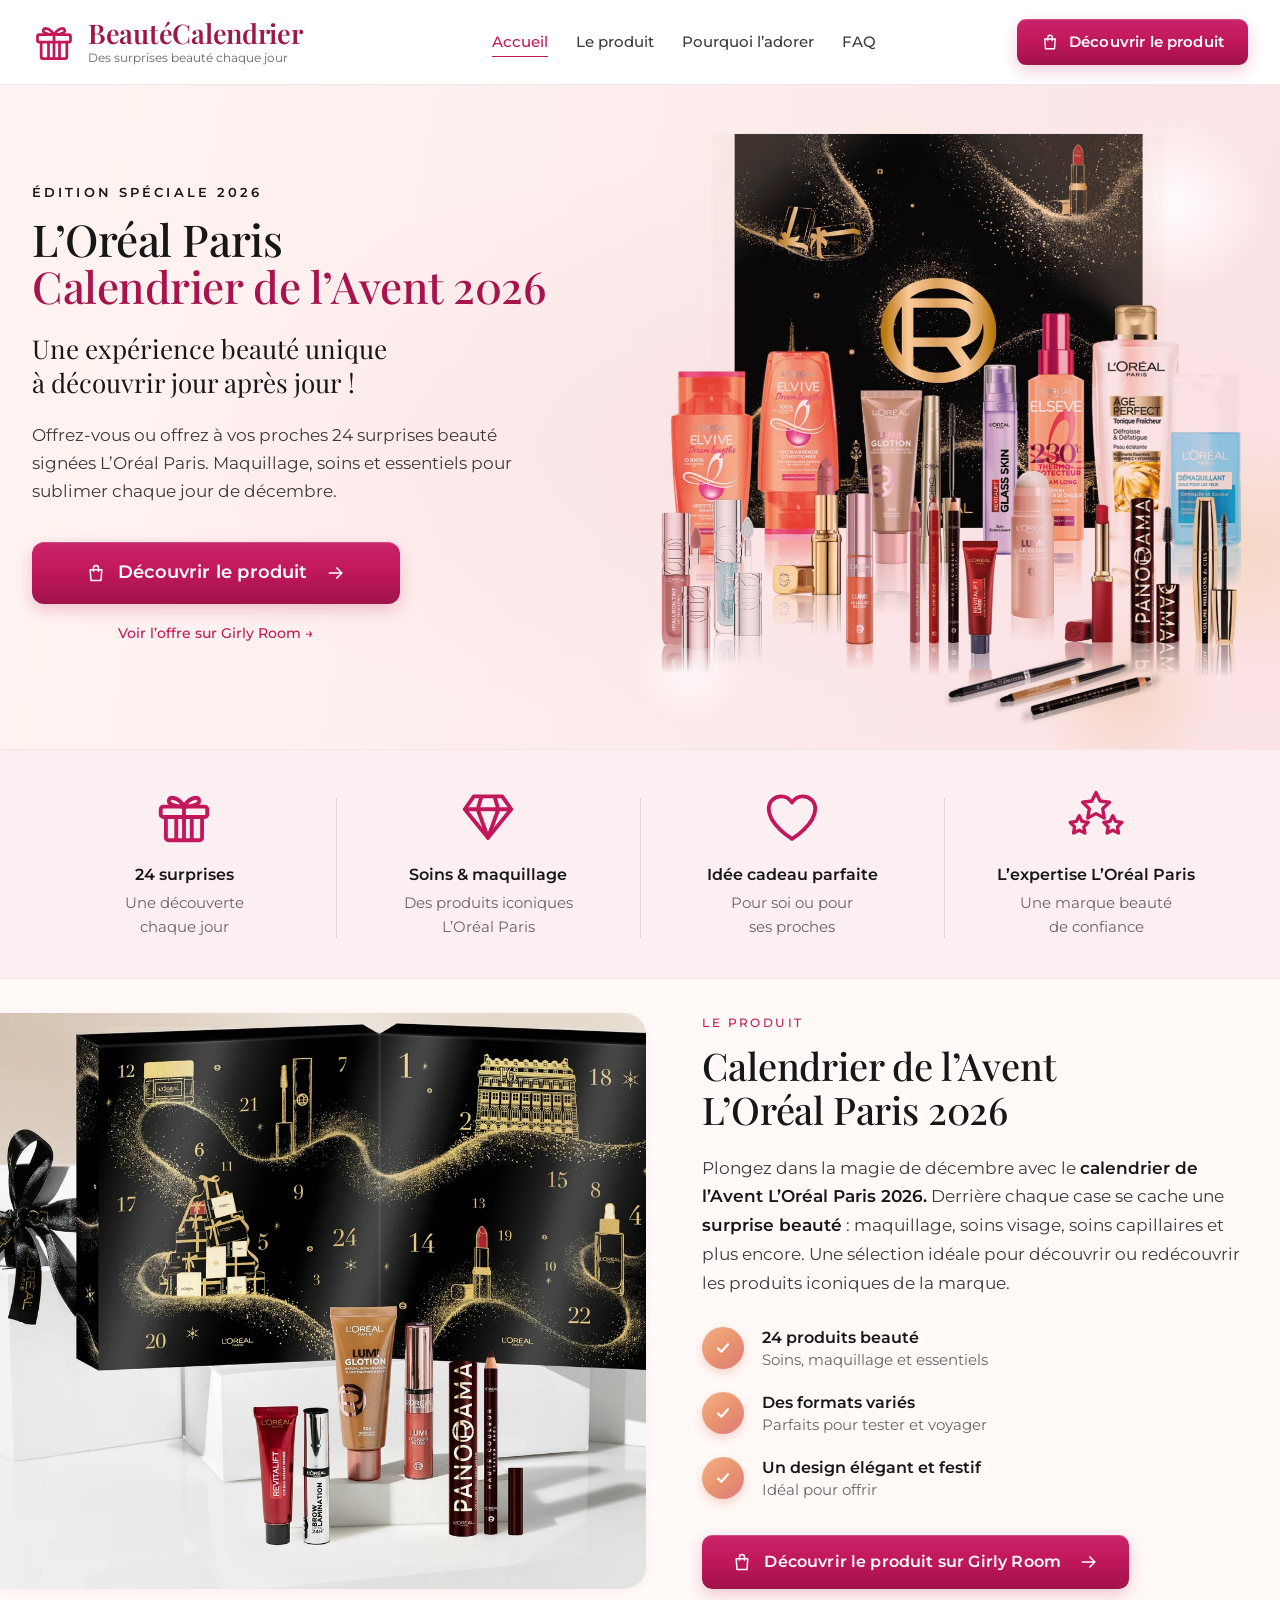
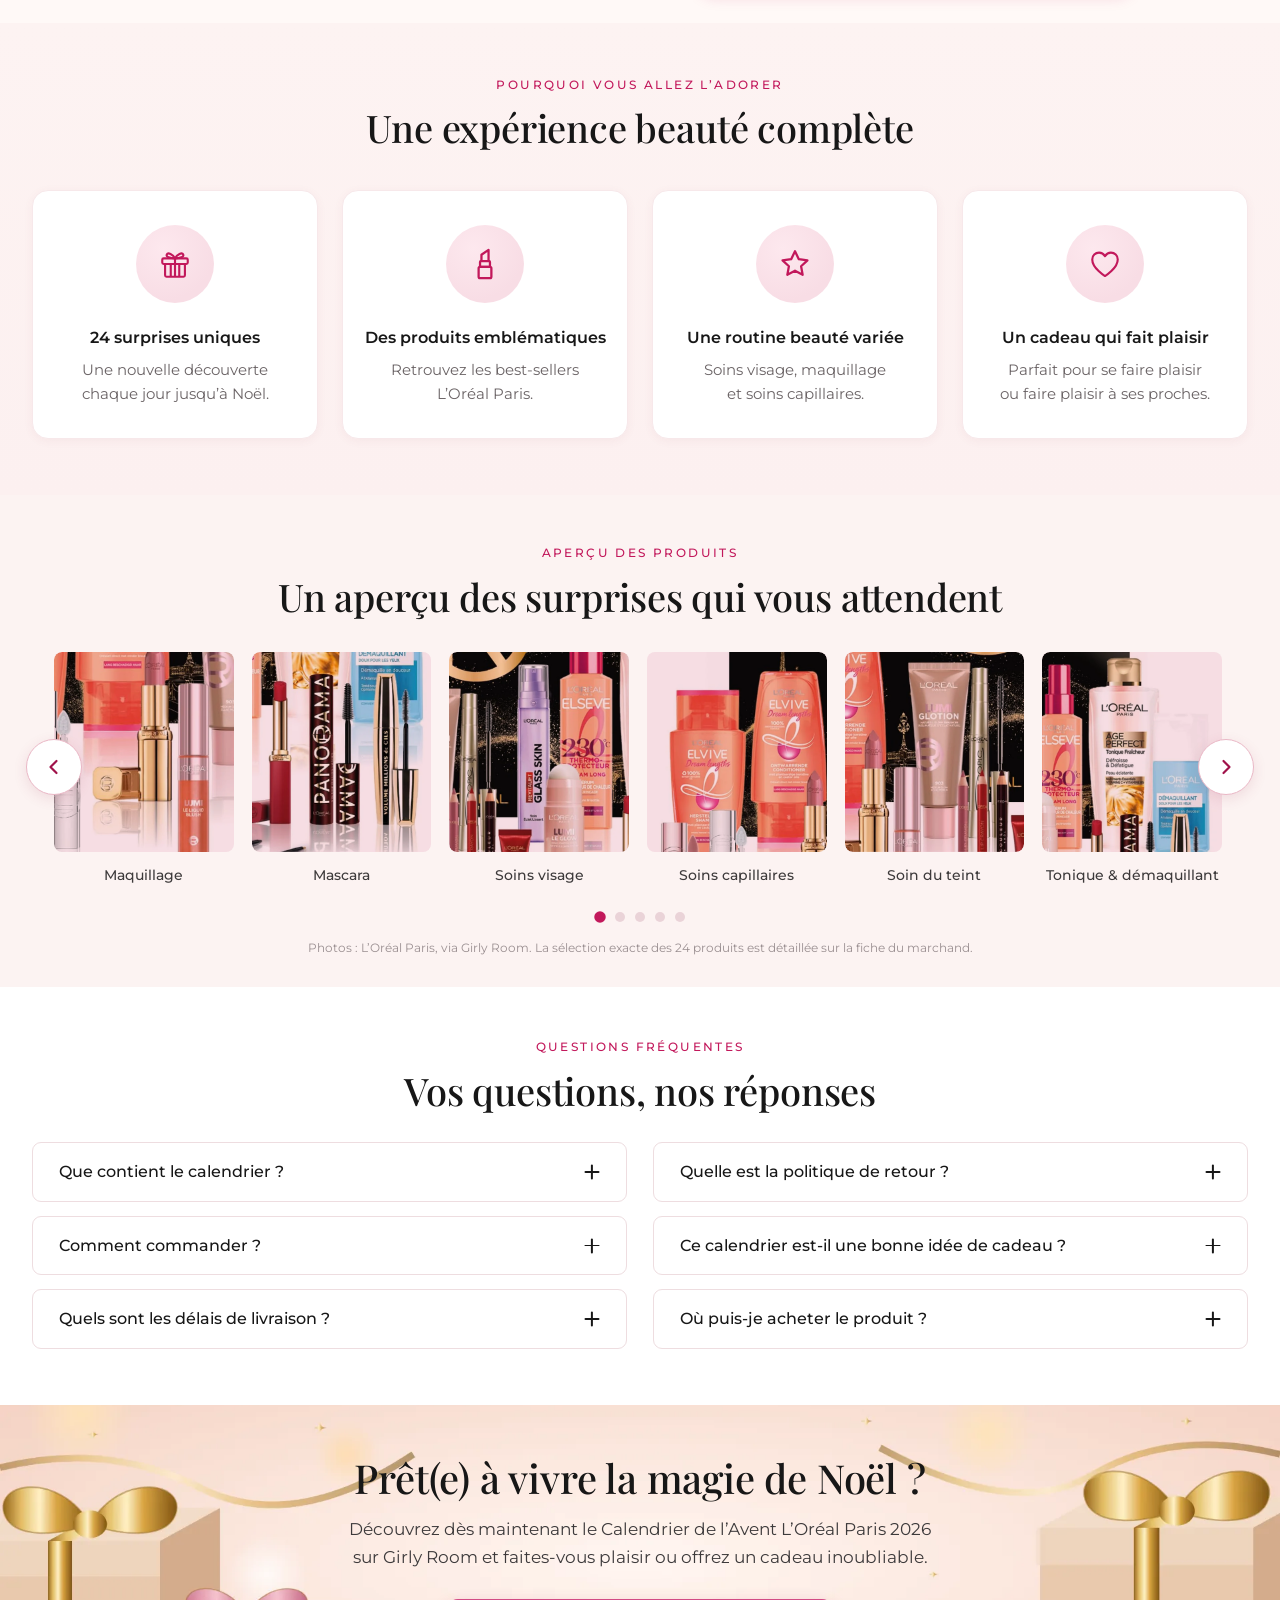
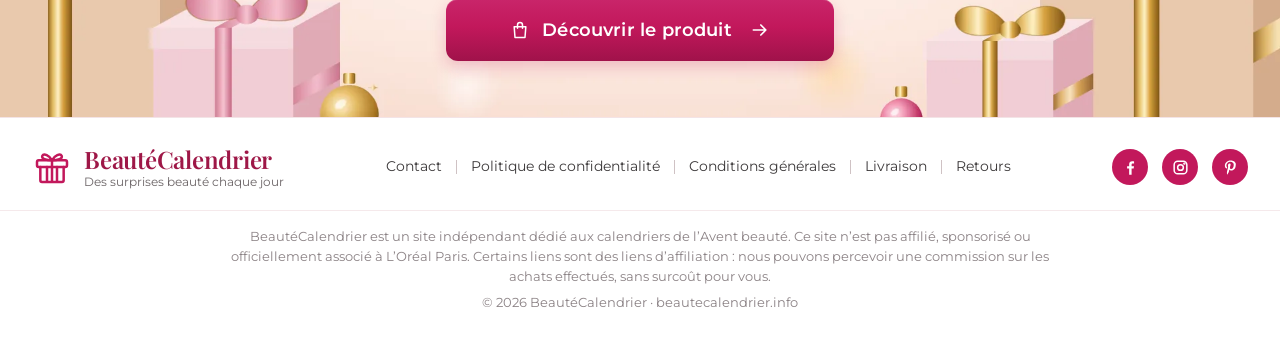
==== index.html @ ed3033f9 "Launch BeautéCalendrier landing page Static landing page for the L'Oréal Paris 2026 advent calendar " ====
<!doctype html>
<html lang="fr">
<head>
  <meta charset="utf-8">
  <meta name="viewport" content="width=device-width, initial-scale=1">
  <title>Calendrier de l’Avent L’Oréal Paris 2026 | BeautéCalendrier</title>
  <meta name="description" content="Découvrez le Calendrier de l’Avent L’Oréal Paris 2026 et ses surprises beauté : maquillage, soins visage et soins capillaires.">
  <link rel="canonical" href="https://beautecalendrier.info/">
  <meta name="theme-color" content="#C2185B">

  <meta property="og:type" content="website">
  <meta property="og:locale" content="fr_FR">
  <meta property="og:site_name" content="BeautéCalendrier">
  <meta property="og:url" content="https://beautecalendrier.info/">
  <meta property="og:title" content="Calendrier de l’Avent L’Oréal Paris 2026 | BeautéCalendrier">
  <meta property="og:description" content="24 surprises beauté à découvrir jour après jour : maquillage, soins visage et soins capillaires.">
  <meta property="og:image" content="https://beautecalendrier.info/images/og-image.jpg">
  <meta property="og:image:width" content="1200">
  <meta property="og:image:height" content="630">
  <meta property="og:image:alt" content="Calendrier de l’Avent L’Oréal Paris 2026 noir et or entouré de ses produits de maquillage et de soin">
  <meta name="twitter:card" content="summary_large_image">

  <link rel="icon" href="assets/favicon.svg" type="image/svg+xml">
  <link rel="preconnect" href="https://fonts.googleapis.com">
  <link rel="preconnect" href="https://fonts.gstatic.com" crossorigin>
  <link href="https://fonts.googleapis.com/css2?family=Montserrat:wght@400;500;600;700&family=Playfair+Display:wght@400;500;600;700&display=swap" rel="stylesheet">
  <link rel="preload" as="image" href="images/hero-calendar.webp" type="image/webp">
  <link rel="stylesheet" href="style.css">
  <script>document.documentElement.classList.add("js");</script>

  <script type="application/ld+json">
  {
    "@context": "https://schema.org",
    "@graph": [
      {
        "@type": "WebSite",
        "name": "BeautéCalendrier",
        "url": "https://beautecalendrier.info/",
        "inLanguage": "fr-FR",
        "description": "Site indépendant dédié aux calendriers de l’Avent beauté."
      },
      {
        "@type": "FAQPage",
        "mainEntity": [
          {"@type": "Question", "name": "Que contient le calendrier ?", "acceptedAnswer": {"@type": "Answer", "text": "Le calendrier de l’Avent L’Oréal Paris 2026 réunit 24 surprises beauté : maquillage, soins visage, soins capillaires et essentiels, en formats classiques et formats voyage. La liste détaillée est indiquée sur la fiche produit du marchand."}},
          {"@type": "Question", "name": "Quelle est la politique de retour ?", "acceptedAnswer": {"@type": "Answer", "text": "Les commandes sont traitées par le marchand partenaire. Ce sont donc ses conditions de retour et de remboursement qui s’appliquent ; elles sont consultables sur son site avant la validation de votre commande."}},
          {"@type": "Question", "name": "Comment commander ?", "acceptedAnswer": {"@type": "Answer", "text": "Cliquez sur l’un des boutons « Découvrir le produit » : vous êtes redirigé vers la fiche du calendrier chez Girly Room, où vous pouvez l’ajouter au panier et finaliser votre commande en toute sécurité."}},
          {"@type": "Question", "name": "Ce calendrier est-il une bonne idée de cadeau ?", "acceptedAnswer": {"@type": "Answer", "text": "Oui : son coffret festif et ses 24 surprises variées en font un cadeau apprécié des amatrices et amateurs de beauté, à offrir avant le 1er décembre pour profiter de chaque jour de l’Avent."}},
          {"@type": "Question", "name": "Quels sont les délais de livraison ?", "acceptedAnswer": {"@type": "Answer", "text": "Les délais dépendent du marchand et du mode de livraison choisi ; ils sont affichés au moment de la commande. Pour recevoir le calendrier avant le 1er décembre, nous vous conseillons de commander dès que possible."}},
          {"@type": "Question", "name": "Où puis-je acheter le produit ?", "acceptedAnswer": {"@type": "Answer", "text": "Le calendrier est disponible chez notre marchand partenaire Girly Room, accessible directement depuis les boutons de cette page."}}
        ]
      }
    ]
  }
  </script>
</head>
<body>
  <!-- Icon sprite -->
  <svg width="0" height="0" style="position:absolute" aria-hidden="true" focusable="false">
    <symbol id="i-gift" viewBox="0 0 24 24" fill="none" stroke="currentColor" stroke-width="1.5" stroke-linecap="round" stroke-linejoin="round"><rect x="3" y="8" width="18" height="4" rx="1"/><path d="M5 12v8a1 1 0 0 0 1 1h12a1 1 0 0 0 1-1v-8M12 8v13M9 21V12M15 21V12"/><path d="M12 8C10.5 5 7 3.6 6.2 5.3 5.4 7 8.5 8 12 8ZM12 8c1.5-3 5-4.4 5.8-2.7C18.6 7 15.5 8 12 8Z"/></symbol>
    <symbol id="i-diamond" viewBox="0 0 24 24" fill="none" stroke="currentColor" stroke-width="1.5" stroke-linejoin="round"><path d="M6.5 4h11L21 9l-9 11L3 9z"/><path d="M3 9h18M9.5 4 8 9l4 11 4-11-1.5-5"/></symbol>
    <symbol id="i-heart" viewBox="0 0 24 24" fill="none" stroke="currentColor" stroke-width="1.5" stroke-linejoin="round"><path d="M12 20.5S3 15 3 8.8C3 6 5.2 4 7.8 4c1.8 0 3.3 1 4.2 2.4C12.9 5 14.4 4 16.2 4 18.8 4 21 6 21 8.8c0 6.2-9 11.7-9 11.7z"/></symbol>
    <symbol id="i-stars" viewBox="0 0 24 24" fill="none" stroke="currentColor" stroke-width="1.3" stroke-linejoin="round"><path d="m12 2.5 1.6 3.3 3.6.5-2.6 2.5.6 3.6L12 10.7l-3.2 1.7.6-3.6-2.6-2.5 3.6-.5z"/><path d="m5.5 11.5 1.1 2.2 2.4.4-1.7 1.7.4 2.4-2.2-1.1-2.2 1.1.4-2.4L2 14.1l2.4-.4zM18.5 11.5l1.1 2.2 2.4.4-1.7 1.7.4 2.4-2.2-1.1-2.2 1.1.4-2.4-1.7-1.7 2.4-.4z"/></symbol>
    <symbol id="i-star" viewBox="0 0 24 24" fill="none" stroke="currentColor" stroke-width="1.6" stroke-linejoin="round"><path d="m12 3 2.7 5.6 6.1.8-4.5 4.2 1.1 6L12 16.7l-5.4 2.9 1.1-6-4.5-4.2 6.1-.8z"/></symbol>
    <symbol id="i-lipstick" viewBox="0 0 24 24" fill="none" stroke="currentColor" stroke-width="1.6" stroke-linejoin="round"><path d="M9.5 10V5.5L14.5 2v8"/><rect x="8.5" y="10" width="7" height="4" rx=".5"/><rect x="7.5" y="14" width="9" height="8" rx="1"/></symbol>
    <symbol id="i-bag" viewBox="0 0 24 24" fill="none" stroke="currentColor" stroke-width="1.8" stroke-linejoin="round" stroke-linecap="round"><path d="M5 8h14l-1 13H6z"/><path d="M9 10V6a3 3 0 0 1 6 0v4"/></symbol>
    <symbol id="i-arrow" viewBox="0 0 24 24" fill="none" stroke="currentColor" stroke-width="2" stroke-linecap="round" stroke-linejoin="round"><path d="M4 12h15M13 6l6 6-6 6"/></symbol>
    <symbol id="i-check" viewBox="0 0 24 24" fill="none" stroke="currentColor" stroke-width="2.6" stroke-linecap="round" stroke-linejoin="round"><path d="m6 12.5 4 4 8-9"/></symbol>
    <symbol id="i-chev-left" viewBox="0 0 24 24" fill="none" stroke="currentColor" stroke-width="2.2" stroke-linecap="round" stroke-linejoin="round"><path d="m14.5 6-6 6 6 6"/></symbol>
    <symbol id="i-chev-right" viewBox="0 0 24 24" fill="none" stroke="currentColor" stroke-width="2.2" stroke-linecap="round" stroke-linejoin="round"><path d="m9.5 6 6 6-6 6"/></symbol>
    <symbol id="i-facebook" viewBox="0 0 24 24"><path fill="currentColor" d="M13.4 21v-7.6h2.6l.4-3h-3V8.5c0-.9.3-1.5 1.5-1.5h1.6V4.3c-.3 0-1.2-.1-2.3-.1-2.3 0-3.9 1.4-3.9 4v2.2H7.7v3h2.6V21z"/></symbol>
    <symbol id="i-instagram" viewBox="0 0 24 24" fill="none" stroke="currentColor" stroke-width="1.9"><rect x="4" y="4" width="16" height="16" rx="4.5"/><circle cx="12" cy="12" r="3.6"/><circle cx="16.9" cy="7.1" r=".6" fill="currentColor"/></symbol>
    <symbol id="i-pinterest" viewBox="0 0 24 24"><path fill="currentColor" d="M12.3 3C7.4 3 4.9 6.5 4.9 9.4c0 1.8.7 3.3 2.1 3.9.2.1.5 0 .5-.3l.2-.8c.1-.3 0-.4-.2-.7-.4-.5-.7-1.1-.7-2 0-2.6 1.9-4.9 5-4.9 2.8 0 4.3 1.7 4.3 3.9 0 2.9-1.3 5.4-3.2 5.4-1.1 0-1.8-.9-1.6-2 .3-1.3.9-2.7.9-3.6 0-.8-.5-1.5-1.4-1.5-1.1 0-2 1.1-2 2.7 0 1 .3 1.6.3 1.6l-1.4 5.7c-.4 1.7-.1 3.7 0 3.9 0 .1.2.2.3.1.1-.2 1.4-1.8 1.9-3.4l.7-2.8c.4.7 1.4 1.3 2.5 1.3 3.3 0 5.5-3 5.5-7C19.6 6 16.6 3 12.3 3z"/></symbol>
  </svg>

  <a class="skip-link" href="#contenu">Aller au contenu</a>

  <header class="site-header">
    <div class="container header-inner">
      <a class="logo" href="#accueil" aria-label="BeautéCalendrier, retour à l’accueil">
        <svg class="logo-icon" aria-hidden="true"><use href="#i-gift"/></svg>
        <span class="logo-text">
          <span class="logo-name">BeautéCalendrier</span>
          <span class="logo-tag">Des surprises beauté chaque jour</span>
        </span>
      </a>

      <button class="nav-toggle" type="button" aria-expanded="false" aria-controls="site-nav" aria-label="Ouvrir le menu">
        <span></span><span></span><span></span>
      </button>

      <nav class="site-nav" id="site-nav" aria-label="Navigation principale">
        <ul>
          <li><a href="#accueil">Accueil</a></li>
          <li><a href="#produit">Le produit</a></li>
          <li><a href="#pourquoi">Pourquoi l’adorer</a></li>
          <li><a href="#faq">FAQ</a></li>
        </ul>
        <a class="btn btn-primary btn-sm" data-cta href="https://girly-room.com/products/l-oreal-paris-calendrier-avent-2026" target="_blank" rel="sponsored noopener">
          <svg class="btn-icon" aria-hidden="true"><use href="#i-bag"/></svg>Découvrir le produit
        </a>
      </nav>
    </div>
  </header>

  <main id="contenu">
    <!-- HERO -->
    <section class="hero" id="accueil" aria-labelledby="hero-title">
      <div class="container hero-inner">
        <div class="hero-content">
          <p class="eyebrow eyebrow-dark">Édition spéciale 2026</p>
          <h1 id="hero-title">
            <span class="h1-brand">L’Oréal Paris</span>
            <span class="h1-accent">Calendrier de l’Avent 2026</span>
          </h1>
          <p class="hero-sub">Une expérience beauté unique<br> à découvrir jour après jour&nbsp;!</p>
          <p class="hero-text">Offrez-vous ou offrez à vos proches 24 surprises beauté signées L’Oréal Paris. Maquillage, soins et essentiels pour sublimer chaque jour de décembre.</p>
          <div class="hero-actions">
            <a class="btn btn-primary btn-lg" data-cta href="https://girly-room.com/products/l-oreal-paris-calendrier-avent-2026" target="_blank" rel="sponsored noopener">
              <svg class="btn-icon" aria-hidden="true"><use href="#i-bag"/></svg>Découvrir le produit
              <svg class="btn-arrow" aria-hidden="true"><use href="#i-arrow"/></svg>
            </a>
            <a class="text-link" data-cta href="https://girly-room.com/products/l-oreal-paris-calendrier-avent-2026" target="_blank" rel="sponsored noopener">Voir l’offre sur <span data-merchant>Girly Room</span> <span aria-hidden="true">→</span></a>
          </div>
        </div>
        <div class="hero-media">
          <img src="images/hero-calendar.webp" width="1208" height="1200" fetchpriority="high"
               alt="Calendrier de l’Avent L’Oréal Paris 2026 noir et or entouré de ses produits : soins capillaires Elvive et Elseve, sérum Glass Skin, tonique Age Perfect, rouges à lèvres, mascaras et crayons">
        </div>
      </div>
    </section>

    <!-- BENEFITS -->
    <section class="benefits" aria-label="Les points forts du calendrier">
      <div class="container">
        <ul class="benefits-list">
          <li class="benefit">
            <svg class="benefit-icon" aria-hidden="true"><use href="#i-gift"/></svg>
            <p class="benefit-title">24 surprises</p>
            <p>Une découverte<br> chaque jour</p>
          </li>
          <li class="benefit">
            <svg class="benefit-icon" aria-hidden="true"><use href="#i-diamond"/></svg>
            <p class="benefit-title">Soins &amp; maquillage</p>
            <p>Des produits iconiques<br> L’Oréal Paris</p>
          </li>
          <li class="benefit">
            <svg class="benefit-icon" aria-hidden="true"><use href="#i-heart"/></svg>
            <p class="benefit-title">Idée cadeau parfaite</p>
            <p>Pour soi ou pour<br> ses proches</p>
          </li>
          <li class="benefit">
            <svg class="benefit-icon" aria-hidden="true"><use href="#i-stars"/></svg>
            <p class="benefit-title">L’expertise L’Oréal Paris</p>
            <p>Une marque beauté<br> de confiance</p>
          </li>
        </ul>
      </div>
    </section>

    <!-- PRODUCT -->
    <section class="product" id="produit" aria-labelledby="product-title">
      <div class="product-grid">
        <figure class="product-media reveal">
          <img src="images/product-calendar.webp" width="1100" height="980" loading="lazy" decoding="async"
               alt="Calendrier de l’Avent L’Oréal Paris 2026 ouvert, avec ses cases numérotées et une sélection de produits de maquillage et de soin devant le coffret">
        </figure>
        <div class="product-content reveal">
          <p class="eyebrow">Le produit</p>
          <h2 id="product-title">Calendrier de l’Avent<br> L’Oréal Paris 2026</h2>
          <p class="product-text">Plongez dans la magie de décembre avec le <strong>calendrier de l’Avent L’Oréal Paris 2026.</strong> Derrière chaque case se cache une <strong>surprise beauté</strong> : maquillage, soins visage, soins capillaires et plus encore. Une sélection idéale pour découvrir ou redécouvrir les produits iconiques de la marque.</p>
          <ul class="checks">
            <li><span class="check" aria-hidden="true"><svg><use href="#i-check"/></svg></span><span><strong>24 produits beauté</strong>Soins, maquillage et essentiels</span></li>
            <li><span class="check" aria-hidden="true"><svg><use href="#i-check"/></svg></span><span><strong>Des formats variés</strong>Parfaits pour tester et voyager</span></li>
            <li><span class="check" aria-hidden="true"><svg><use href="#i-check"/></svg></span><span><strong>Un design élégant et festif</strong>Idéal pour offrir</span></li>
          </ul>
          <a class="btn btn-primary" data-cta href="https://girly-room.com/products/l-oreal-paris-calendrier-avent-2026" target="_blank" rel="sponsored noopener">
            <svg class="btn-icon" aria-hidden="true"><use href="#i-bag"/></svg><span>Découvrir le produit sur <span data-merchant>Girly Room</span></span>
            <svg class="btn-arrow" aria-hidden="true"><use href="#i-arrow"/></svg>
          </a>
        </div>
      </div>
    </section>

    <!-- WHY -->
    <section class="why" id="pourquoi" aria-labelledby="why-title">
      <div class="container">
        <header class="section-head reveal">
          <p class="eyebrow">Pourquoi vous allez l’adorer</p>
          <h2 id="why-title">Une expérience beauté complète</h2>
        </header>
        <ul class="why-grid">
          <li class="why-card reveal">
            <span class="why-icon" aria-hidden="true"><svg><use href="#i-gift"/></svg></span>
            <h3>24 surprises uniques</h3>
            <p>Une nouvelle découverte<br> chaque jour jusqu’à Noël.</p>
          </li>
          <li class="why-card reveal">
            <span class="why-icon" aria-hidden="true"><svg><use href="#i-lipstick"/></svg></span>
            <h3>Des produits emblématiques</h3>
            <p>Retrouvez les best-sellers<br> L’Oréal Paris.</p>
          </li>
          <li class="why-card reveal">
            <span class="why-icon" aria-hidden="true"><svg><use href="#i-star"/></svg></span>
            <h3>Une routine beauté variée</h3>
            <p>Soins visage, maquillage<br> et soins capillaires.</p>
          </li>
          <li class="why-card reveal">
            <span class="why-icon" aria-hidden="true"><svg><use href="#i-heart"/></svg></span>
            <h3>Un cadeau qui fait plaisir</h3>
            <p>Parfait pour se faire plaisir<br> ou faire plaisir à ses proches.</p>
          </li>
        </ul>
      </div>
    </section>

    <!-- PREVIEW CAROUSEL -->
    <section class="preview" id="apercu" aria-labelledby="preview-title">
      <div class="container">
        <header class="section-head reveal">
          <p class="eyebrow">Aperçu des produits</p>
          <h2 id="preview-title">Un aperçu des surprises qui vous attendent</h2>
        </header>
        <div class="carousel" data-carousel>
          <button class="carousel-btn prev" type="button" aria-label="Produits précédents"><svg aria-hidden="true"><use href="#i-chev-left"/></svg></button>
          <ul class="carousel-track" tabindex="0" aria-label="Aperçu des produits, faites défiler horizontalement">
            <li class="carousel-card"><figure><div class="card-img"><img src="images/photo-lipstick.webp" width="540" height="600" loading="lazy" alt="Rouge à lèvres Color Riche dans son étui doré"></div><figcaption>Maquillage</figcaption></figure></li>
            <li class="carousel-card"><figure><div class="card-img"><img src="images/photo-mascara.webp" width="540" height="600" loading="lazy" alt="Mascaras Panorama et Volume Millions de Cils"></div><figcaption>Mascara</figcaption></figure></li>
            <li class="carousel-card"><figure><div class="card-img"><img src="images/photo-serum.webp" width="540" height="600" loading="lazy" alt="Sérum Revitalift Glass Skin"></div><figcaption>Soins visage</figcaption></figure></li>
            <li class="carousel-card"><figure><div class="card-img"><img src="images/photo-haircare.webp" width="540" height="600" loading="lazy" alt="Shampooing et après-shampooing Elvive Dream Long"></div><figcaption>Soins capillaires</figcaption></figure></li>
            <li class="carousel-card"><figure><div class="card-img"><img src="images/photo-glotion.webp" width="540" height="600" loading="lazy" alt="Enlumineur Lumi Glotion"></div><figcaption>Soin du teint</figcaption></figure></li>
            <li class="carousel-card"><figure><div class="card-img"><img src="images/photo-tonic.webp" width="540" height="600" loading="lazy" alt="Tonique Age Perfect et démaquillant yeux"></div><figcaption>Tonique &amp; démaquillant</figcaption></figure></li>
            <li class="carousel-card"><figure><div class="card-img"><img src="images/photo-revitalift.webp" width="540" height="600" loading="lazy" alt="Crème Revitalift Laser"></div><figcaption>Soin anti-âge</figcaption></figure></li>
            <li class="carousel-card"><figure><div class="card-img"><img src="images/photo-lips.webp" width="540" height="600" loading="lazy" alt="Teintes à lèvres Hyaluron Tint et gloss Plump"></div><figcaption>Lèvres</figcaption></figure></li>
            <li class="carousel-card"><figure><div class="card-img"><img src="images/photo-panorama.webp" width="540" height="600" loading="lazy" alt="Main tenant le mascara Panorama devant des coffrets cadeaux"></div><figcaption>Les incontournables</figcaption></figure></li>
            <li class="carousel-card"><figure><div class="card-img"><img src="images/photo-doors.webp" width="540" height="600" loading="lazy" alt="Main ouvrant les cases numérotées du calendrier de l’Avent"></div><figcaption>24 cases à ouvrir</figcaption></figure></li>
          </ul>
          <button class="carousel-btn next" type="button" aria-label="Produits suivants"><svg aria-hidden="true"><use href="#i-chev-right"/></svg></button>
          <div class="carousel-dots" role="group" aria-label="Pagination du carrousel"></div>
        </div>
        <p class="preview-note">Photos : L’Oréal Paris, via <span data-merchant>Girly Room</span>. La sélection exacte des 24 produits est détaillée sur la fiche du marchand.</p>
      </div>
    </section>

    <!-- FAQ -->
    <section class="faq" id="faq" aria-labelledby="faq-title">
      <div class="container">
        <header class="section-head reveal">
          <p class="eyebrow">Questions fréquentes</p>
          <h2 id="faq-title">Vos questions, nos réponses</h2>
        </header>
        <div class="faq-grid" data-accordion>
          <div class="faq-col">
            <div class="faq-item">
              <h3><button type="button" class="faq-q" aria-expanded="false" aria-controls="faq-1" id="faq-1-btn">Que contient le calendrier ?<span class="faq-plus" aria-hidden="true"></span></button></h3>
              <div class="faq-a" id="faq-1" role="region" aria-labelledby="faq-1-btn"><div><p>Le calendrier de l’Avent L’Oréal Paris 2026 réunit 24 surprises beauté : maquillage, soins visage, soins capillaires et essentiels, en formats classiques et formats voyage. La liste détaillée est indiquée sur la fiche produit du marchand.</p></div></div>
            </div>
            <div class="faq-item">
              <h3><button type="button" class="faq-q" aria-expanded="false" aria-controls="faq-3" id="faq-3-btn">Comment commander ?<span class="faq-plus" aria-hidden="true"></span></button></h3>
              <div class="faq-a" id="faq-3" role="region" aria-labelledby="faq-3-btn"><div><p>Cliquez sur l’un des boutons « Découvrir le produit » : vous êtes redirigé vers la fiche du calendrier chez <span data-merchant>Girly Room</span>, où vous pouvez l’ajouter au panier et finaliser votre commande en toute sécurité.</p></div></div>
            </div>
            <div class="faq-item">
              <h3><button type="button" class="faq-q" aria-expanded="false" aria-controls="faq-5" id="faq-5-btn">Quels sont les délais de livraison ?<span class="faq-plus" aria-hidden="true"></span></button></h3>
              <div class="faq-a" id="faq-5" role="region" aria-labelledby="faq-5-btn"><div><p>Les délais dépendent du marchand et du mode de livraison choisi ; ils sont affichés au moment de la commande. Pour recevoir le calendrier avant le 1<sup>er</sup> décembre, nous vous conseillons de commander dès que possible.</p></div></div>
            </div>
          </div>
          <div class="faq-col">
            <div class="faq-item">
              <h3><button type="button" class="faq-q" aria-expanded="false" aria-controls="faq-2" id="faq-2-btn">Quelle est la politique de retour ?<span class="faq-plus" aria-hidden="true"></span></button></h3>
              <div class="faq-a" id="faq-2" role="region" aria-labelledby="faq-2-btn"><div><p>Les commandes sont traitées par le marchand partenaire. Ce sont donc ses conditions de retour et de remboursement qui s’appliquent ; elles sont consultables sur son site avant la validation de votre commande. <a href="retours.html">En savoir plus</a>.</p></div></div>
            </div>
            <div class="faq-item">
              <h3><button type="button" class="faq-q" aria-expanded="false" aria-controls="faq-4" id="faq-4-btn">Ce calendrier est-il une bonne idée de cadeau ?<span class="faq-plus" aria-hidden="true"></span></button></h3>
              <div class="faq-a" id="faq-4" role="region" aria-labelledby="faq-4-btn"><div><p>Oui : son coffret festif et ses 24 surprises variées en font un cadeau apprécié des amatrices et amateurs de beauté, à offrir avant le 1<sup>er</sup> décembre pour profiter de chaque jour de l’Avent.</p></div></div>
            </div>
            <div class="faq-item">
              <h3><button type="button" class="faq-q" aria-expanded="false" aria-controls="faq-6" id="faq-6-btn">Où puis-je acheter le produit ?<span class="faq-plus" aria-hidden="true"></span></button></h3>
              <div class="faq-a" id="faq-6" role="region" aria-labelledby="faq-6-btn"><div><p>Le calendrier est disponible chez notre marchand partenaire <a data-cta href="https://girly-room.com/products/l-oreal-paris-calendrier-avent-2026" target="_blank" rel="sponsored noopener"><span data-merchant>Girly Room</span></a>, accessible directement depuis les boutons de cette page.</p></div></div>
            </div>
          </div>
        </div>
      </div>
    </section>

    <!-- FINAL CTA -->
    <section class="cta-banner" aria-labelledby="cta-title">
      <div class="container cta-inner reveal">
        <h2 id="cta-title">Prêt(e) à vivre la magie de Noël ?</h2>
        <p>Découvrez dès maintenant le Calendrier de l’Avent L’Oréal Paris 2026<br> sur <span data-merchant>Girly Room</span> et faites-vous plaisir ou offrez un cadeau inoubliable.</p>
        <a class="btn btn-primary btn-lg" data-cta href="https://girly-room.com/products/l-oreal-paris-calendrier-avent-2026" target="_blank" rel="sponsored noopener">
          <svg class="btn-icon" aria-hidden="true"><use href="#i-bag"/></svg>Découvrir le produit
          <svg class="btn-arrow" aria-hidden="true"><use href="#i-arrow"/></svg>
        </a>
      </div>
    </section>
  </main>

  <footer class="site-footer">
    <div class="container footer-inner">
      <a class="logo logo-footer" href="#accueil" aria-label="BeautéCalendrier, retour en haut de page">
        <svg class="logo-icon" aria-hidden="true"><use href="#i-gift"/></svg>
        <span class="logo-text">
          <span class="logo-name">BeautéCalendrier</span>
          <span class="logo-tag">Des surprises beauté chaque jour</span>
        </span>
      </a>
      <nav class="footer-nav" aria-label="Liens utiles">
        <ul>
          <li><a href="contact.html">Contact</a></li>
          <li><a href="confidentialite.html">Politique de confidentialité</a></li>
          <li><a href="conditions.html">Conditions générales</a></li>
          <li><a href="livraison.html">Livraison</a></li>
          <li><a href="retours.html">Retours</a></li>
        </ul>
      </nav>
      <ul class="socials" aria-label="Réseaux sociaux">
        <li><a data-social="facebook" href="https://www.facebook.com/" target="_blank" rel="noopener" aria-label="Facebook"><svg aria-hidden="true"><use href="#i-facebook"/></svg></a></li>
        <li><a data-social="instagram" href="https://www.instagram.com/" target="_blank" rel="noopener" aria-label="Instagram"><svg aria-hidden="true"><use href="#i-instagram"/></svg></a></li>
        <li><a data-social="pinterest" href="https://www.pinterest.fr/" target="_blank" rel="noopener" aria-label="Pinterest"><svg aria-hidden="true"><use href="#i-pinterest"/></svg></a></li>
      </ul>
    </div>
    <div class="container footer-legal">
      <p>BeautéCalendrier est un site indépendant dédié aux calendriers de l’Avent beauté. Ce site n’est pas affilié, sponsorisé ou officiellement associé à L’Oréal Paris. Certains liens sont des liens d’affiliation : nous pouvons percevoir une commission sur les achats effectués, sans surcoût pour vous.</p>
      <p>© <span data-year>2026</span> BeautéCalendrier · beautecalendrier.info</p>
    </div>
  </footer>

  <script src="script.js" defer></script>
</body>
</html>
---- style.css ----
/* =========================================================
   BeautéCalendrier — landing page styles
   ========================================================= */
:root {
  --pink: #C2185B;
  --pink-dark: #A0124A;
  --pink-soft: #F8DDE5;
  --pink-pale: #FCEFF1;
  --ink: #171717;
  --ink-2: #3d3a3b;
  --muted: #6b6466;
  --bg: #FFF9F7;
  --gold: #D9A441;
  --line: #EEDDE0;
  --white: #fff;

  --serif: "Playfair Display", Georgia, "Times New Roman", serif;
  --sans: "Montserrat", "Segoe UI", Arial, sans-serif;

  --container: 1240px;
  --gutter: 32px;
  --radius: 16px;
  --shadow-sm: 0 2px 10px rgba(150, 60, 80, .06);
  --shadow-md: 0 10px 30px rgba(150, 50, 80, .10);
  --ease: cubic-bezier(.22, .61, .36, 1);
}

*, *::before, *::after { box-sizing: border-box; }
html { scroll-behavior: smooth; scroll-padding-top: 84px; -webkit-text-size-adjust: 100%; }
body {
  margin: 0;
  font-family: var(--sans);
  font-size: 16px;
  line-height: 1.6;
  color: var(--ink);
  background: var(--bg);
  -webkit-font-smoothing: antialiased;
  overflow-x: hidden;
}
img { max-width: 100%; height: auto; display: block; }
a { color: inherit; }
ul { list-style: none; margin: 0; padding: 0; }
h1, h2, h3, p, figure { margin: 0; }
button { font: inherit; color: inherit; }
:focus-visible { outline: 2px solid var(--pink); outline-offset: 3px; border-radius: 4px; }

.container { width: 100%; max-width: calc(var(--container) + var(--gutter) * 2); margin: 0 auto; padding: 0 var(--gutter); }

.skip-link { position: absolute; left: 16px; top: -60px; z-index: 200; padding: 10px 16px; background: var(--pink); color: #fff; border-radius: 8px; text-decoration: none; transition: top .2s; }
.skip-link:focus { top: 12px; }

/* ---------- typography helpers ---------- */
.eyebrow {
  font-size: 12px;
  font-weight: 500;
  letter-spacing: .2em;
  text-transform: uppercase;
  color: var(--pink);
  margin-bottom: 12px;
}
.eyebrow-dark { color: var(--ink); font-weight: 600; letter-spacing: .24em; font-size: 13px; }
h2 { font-family: var(--serif); font-weight: 500; font-size: 42px; line-height: 1.15; letter-spacing: -.005em; color: var(--ink); }
.section-head { text-align: center; margin-bottom: 40px; }

/* ---------- buttons ---------- */
.btn {
  display: inline-flex; align-items: center; justify-content: center; gap: 12px;
  padding: 0 30px; height: 54px;
  border-radius: 10px; border: 0;
  font-family: var(--sans); font-weight: 600; font-size: 16px; letter-spacing: .01em;
  text-decoration: none; cursor: pointer; white-space: nowrap;
  transition: transform .25s var(--ease), box-shadow .25s var(--ease), background-color .25s;
}
.btn-primary {
  color: #fff;
  background: linear-gradient(180deg, #C9256A 0%, var(--pink) 45%, var(--pink-dark) 100%);
  box-shadow: 0 6px 16px rgba(194, 24, 91, .22), inset 0 1px 0 rgba(255, 255, 255, .18);
}
.btn-primary:hover { transform: translateY(-2px) scale(1.015); box-shadow: 0 12px 26px rgba(194, 24, 91, .32), inset 0 1px 0 rgba(255, 255, 255, .18); }
.btn-primary:active { transform: translateY(0) scale(.99); }
.btn-icon { width: 20px; height: 20px; flex: none; }
.btn-arrow { width: 20px; height: 20px; flex: none; margin-left: 6px; transition: transform .25s var(--ease); }
.btn:hover .btn-arrow { transform: translateX(4px); }
.btn-sm { height: 46px; padding: 0 24px; font-size: 15px; border-radius: 9px; gap: 10px; }
.btn-sm .btn-icon { width: 18px; height: 18px; }
.btn-lg { height: 62px; padding: 0 56px; font-size: 18px; border-radius: 12px; }

.text-link { font-size: 14px; font-weight: 500; color: var(--pink); text-decoration: none; }
.text-link:hover { text-decoration: underline; text-underline-offset: 3px; }

/* =========================================================
   HEADER
   ========================================================= */
.site-header {
  position: sticky; top: 0; z-index: 100;
  background: rgba(255, 255, 255, .97);
  backdrop-filter: saturate(1.4) blur(8px);
  border-bottom: 1px solid rgba(238, 221, 224, .7);
  transition: box-shadow .3s;
}
.site-header.is-scrolled { box-shadow: 0 6px 24px rgba(120, 40, 60, .07); }
.header-inner { display: flex; align-items: center; height: 84px; gap: 24px; }

.logo { display: inline-flex; align-items: center; gap: 12px; text-decoration: none; flex: none; }
.logo-icon { width: 44px; height: 44px; color: var(--pink); }
.logo-text { display: flex; flex-direction: column; line-height: 1.1; }
.logo-name { font-family: var(--serif); font-weight: 600; font-size: 27px; color: #9E1747; letter-spacing: -.01em; }
.logo-tag { font-size: 11.5px; color: var(--muted); margin-top: 3px; }

.site-nav { flex: 1; display: flex; align-items: center; }
.site-nav ul { display: flex; gap: 36px; margin: 0 auto; padding-left: 40px; }
.site-nav ul a { position: relative; font-size: 15px; font-weight: 500; text-decoration: none; color: var(--ink-2); padding: 6px 0; transition: color .2s; }
.site-nav ul a::after { content: ""; position: absolute; left: 0; right: 0; bottom: 0; height: 1.5px; background: var(--pink); transform: scaleX(0); transition: transform .25s var(--ease); }
.site-nav ul a:hover, .site-nav ul a.is-active { color: var(--pink); }
.site-nav ul a:hover::after, .site-nav ul a.is-active::after { transform: scaleX(1); }

.nav-toggle { display: none; }

/* =========================================================
   HERO
   ========================================================= */
.hero {
  position: relative;
  isolation: isolate;
  overflow: hidden;
  background:
    radial-gradient(circle at 92% 18%, rgba(255, 255, 255, .85) 0, rgba(255, 255, 255, 0) 7%),
    radial-gradient(circle at 70% 12%, rgba(255, 236, 214, .9) 0, rgba(255, 236, 214, 0) 5%),
    radial-gradient(ellipse at 75% 55%, #fbe1e4 0%, rgba(251, 225, 228, 0) 60%),
    linear-gradient(100deg, #fff4f1 0%, #fdeeee 40%, #fbe2e5 100%);
}
.hero::after { /* soft warm bokeh on the right */
  content: ""; position: absolute; inset: 0; z-index: -1; pointer-events: none;
  background:
    radial-gradient(circle at 98% 70%, rgba(236, 196, 140, .35) 0, transparent 9%),
    radial-gradient(circle at 54% 88%, rgba(255, 255, 255, .7) 0, transparent 6%),
    radial-gradient(circle at 88% 92%, rgba(232, 178, 120, .3) 0, transparent 7%);
}
.hero-inner {
  position: relative;
  display: grid; grid-template-columns: minmax(0, 47%) minmax(0, 53%);
  align-items: center;
  min-height: 600px;
}
.hero-content { padding: 56px 0 64px; max-width: 620px; }
.hero h1 { font-family: var(--serif); font-weight: 500; font-size: 48px; line-height: 1.08; letter-spacing: -.01em; margin: 6px 0 22px; }
.h1-brand { display: block; color: var(--ink); }
.h1-accent { display: block; color: #A8134D; }
@media (min-width: 1101px) { .h1-accent { white-space: nowrap; } }
.hero-sub { font-family: var(--serif); font-size: 29px; line-height: 1.3; color: var(--ink); margin-bottom: 22px; }
.hero-text { font-size: 16.5px; line-height: 1.7; color: var(--ink-2); max-width: 520px; margin-bottom: 36px; }
.hero-actions { display: inline-flex; flex-direction: column; align-items: center; gap: 18px; }
.hero-actions .btn-lg { padding: 0 54px; }

.hero-media { position: relative; align-self: center; padding: 24px 0; }
.hero-media img { width: 100%; max-width: 620px; margin: 0 0 0 auto; }

/* load animation */
.js .hero-content > * { opacity: 0; transform: translateY(16px); animation: rise .8s var(--ease) forwards; }
.js .hero-content > :nth-child(2) { animation-delay: .08s; }
.js .hero-content > :nth-child(3) { animation-delay: .16s; }
.js .hero-content > :nth-child(4) { animation-delay: .24s; }
.js .hero-content > :nth-child(5) { animation-delay: .32s; }
.js .hero-media { opacity: 0; transform: translateY(20px); animation: rise 1s .15s var(--ease) forwards; }
@keyframes rise { to { opacity: 1; transform: none; } }

/* =========================================================
   BENEFITS STRIP
   ========================================================= */
.benefits { background: var(--pink-pale); border-top: 1px solid #f6e3e6; border-bottom: 1px solid #f6e3e6; }
.benefits-list { display: grid; grid-template-columns: repeat(4, 1fr); padding: 30px 0 34px; }
.benefit { text-align: center; padding: 6px 20px; position: relative; }
.benefit + .benefit::before { content: ""; position: absolute; left: 0; top: 18px; bottom: 6px; width: 1px; background: #ead2d7; }
.benefit-icon { width: 62px; height: 62px; color: var(--pink); margin: 0 auto 14px; display: block; }
.benefit-title { font-weight: 600; font-size: 16px; color: var(--ink); margin-bottom: 4px; }
.benefit p:not(.benefit-title) { font-size: 15px; color: var(--muted); line-height: 1.55; }

/* =========================================================
   PRODUCT
   ========================================================= */
.product { padding: 34px 0 34px; background: var(--bg); }
.product-grid {
  display: grid;
  grid-template-columns: minmax(0, 50.5%) minmax(0, 1fr);
  align-items: center;
  gap: 56px;
}
.product-media { overflow: hidden; border-radius: 0 22px 22px 0; box-shadow: var(--shadow-sm); }
.product-media img { width: 100%; aspect-ratio: 1100 / 980; object-fit: cover; transition: transform 1.2s var(--ease); }
.product-media:hover img { transform: scale(1.03); }
.product-content { padding-right: max(var(--gutter), calc((100vw - var(--container)) / 2)); max-width: 760px; }
.product-content h2 { margin-bottom: 22px; }
.product-text { font-size: 16.5px; line-height: 1.75; color: var(--ink-2); margin-bottom: 28px; }
.product-text strong { color: var(--ink); font-weight: 600; }

.checks { display: grid; gap: 20px; margin-bottom: 34px; }
.checks li { display: flex; align-items: center; gap: 18px; }
.checks strong { display: block; font-weight: 600; font-size: 16px; color: var(--ink); }
.checks li > span:last-child { font-size: 15px; color: var(--muted); line-height: 1.45; }
.check {
  flex: none; width: 42px; height: 42px; border-radius: 50%;
  display: grid; place-items: center;
  background: linear-gradient(140deg, #F4B184 0%, #E8916F 55%, #DD7A7E 100%);
  box-shadow: 0 4px 10px rgba(230, 130, 110, .3);
  color: #fff;
}
.check svg { width: 20px; height: 20px; }

/* =========================================================
   WHY
   ========================================================= */
.why { padding: 52px 0 56px; background: linear-gradient(180deg, #fdf3f2 0%, #fcf0f0 100%); }
.why-grid { display: grid; grid-template-columns: repeat(4, 1fr); gap: 24px; }
.why-card {
  background: var(--white);
  border-radius: var(--radius);
  padding: 34px 16px 32px;
  text-align: center;
  box-shadow: var(--shadow-sm);
  border: 1px solid #f7e8ea;
  transition: transform .3s var(--ease), box-shadow .3s var(--ease);
}
.why-card:hover { transform: translateY(-4px); box-shadow: var(--shadow-md); }
.why-icon { width: 78px; height: 78px; border-radius: 50%; margin: 0 auto 22px; display: grid; place-items: center; background: radial-gradient(circle at 35% 30%, #fde8ee, var(--pink-soft) 70%); color: var(--pink); }
.why-icon svg { width: 34px; height: 34px; }
.why-card h3 { font-family: var(--sans); font-size: 16px; font-weight: 600; margin-bottom: 8px; }
.why-card p { font-size: 15px; color: var(--muted); line-height: 1.6; }

/* =========================================================
   PREVIEW CAROUSEL
   ========================================================= */
.preview { padding: 48px 0 30px; background: #fcf3f2; }
.preview .section-head { margin-bottom: 30px; }
.carousel { position: relative; --visible: 6; --gap: 18px; padding: 0 22px; }
.carousel-track {
  display: flex; gap: var(--gap);
  overflow-x: auto; scroll-snap-type: x mandatory; scroll-behavior: smooth;
  scrollbar-width: none; -webkit-overflow-scrolling: touch;
  padding: 4px 2px 8px;
}
.carousel-track::-webkit-scrollbar { display: none; }
.carousel-card { flex: 0 0 calc((100% - (var(--visible) - 1) * var(--gap)) / var(--visible)); scroll-snap-align: start; }
.card-img { aspect-ratio: 9 / 10; border-radius: 8px; overflow: hidden; background: #f6dde3; display: grid; place-items: center; transition: box-shadow .3s; }
.card-img img { width: 100%; height: 100%; object-fit: cover; mix-blend-mode: multiply; transition: transform .6s var(--ease); }
.carousel-card:hover .card-img img { transform: scale(1.05); }
.carousel-card:hover .card-img { box-shadow: var(--shadow-md); }
.carousel-card figcaption { text-align: center; font-size: 14px; font-weight: 500; margin-top: 12px; color: var(--ink-2); }

.carousel-btn {
  position: absolute; top: calc(50% - 46px); z-index: 2;
  width: 56px; height: 56px; border-radius: 50%;
  display: grid; place-items: center;
  background: #fff; color: var(--pink-dark);
  border: 1.5px solid #e9b7c5; cursor: pointer;
  box-shadow: 0 4px 14px rgba(150, 50, 80, .12);
  transition: transform .2s var(--ease), background-color .2s, color .2s;
}
.carousel-btn svg { width: 24px; height: 24px; }
.carousel-btn:hover { background: var(--pink); color: #fff; border-color: var(--pink); transform: scale(1.06); }
.carousel-btn.prev { left: -6px; }
.carousel-btn.next { right: -6px; }
.carousel-dots { display: flex; justify-content: center; gap: 10px; margin-top: 18px; }
.carousel-dots button { width: 10px; height: 10px; border-radius: 50%; border: 0; padding: 0; background: #ead3d8; cursor: pointer; transition: background-color .2s, transform .2s; }
.carousel-dots button[aria-current="true"] { background: var(--pink); transform: scale(1.15); }
.preview-note { text-align: center; font-size: 12px; color: #9a8f91; margin-top: 16px; }

/* =========================================================
   FAQ
   ========================================================= */
.faq { padding: 50px 0 56px; background: #fff; }
.faq .section-head { margin-bottom: 30px; }
.faq-grid { display: grid; grid-template-columns: 1fr 1fr; gap: 0 26px; max-width: 1280px; margin: 0 auto; }
.faq-col { display: grid; gap: 14px; align-content: start; }
.faq-item { border: 1px solid var(--line); border-radius: 9px; background: #fff; transition: border-color .2s, box-shadow .2s; }
.faq-item.is-open { border-color: #e6bccb; box-shadow: var(--shadow-sm); }
.faq-item h3 { font: inherit; }
.faq-q {
  width: 100%; display: flex; align-items: center; justify-content: space-between; gap: 16px;
  padding: 16px 26px; min-height: 56px;
  background: none; border: 0; cursor: pointer; text-align: left;
  font-size: 16px; font-weight: 500; color: var(--ink);
}
.faq-q:hover { color: var(--pink); }
.faq-plus { position: relative; flex: none; width: 16px; height: 16px; }
.faq-plus::before, .faq-plus::after { content: ""; position: absolute; left: 50%; top: 50%; width: 15px; height: 1.8px; background: currentColor; border-radius: 2px; transform: translate(-50%, -50%); transition: transform .3s var(--ease); }
.faq-plus::after { transform: translate(-50%, -50%) rotate(90deg); }
.faq-item.is-open .faq-plus::after { transform: translate(-50%, -50%) rotate(0deg); }
.faq-item.is-open .faq-q { color: var(--pink); }
.faq-a { display: grid; grid-template-rows: 0fr; transition: grid-template-rows .35s var(--ease); }
.faq-a > div { overflow: hidden; }
.faq-a p { padding: 0 26px 20px; font-size: 15px; line-height: 1.7; color: var(--ink-2); }
.faq-a a { color: var(--pink); }
.faq-item.is-open .faq-a { grid-template-rows: 1fr; }
.no-js-open .faq-a, html:not(.js) .faq-a { grid-template-rows: 1fr; }

/* =========================================================
   FINAL CTA
   ========================================================= */
.cta-banner {
  position: relative;
  background: #f8e1d6 url("images/christmas-gifts.webp") center / cover no-repeat;
  padding: 50px 0 56px;
  text-align: center;
  overflow: hidden;
}
.cta-inner { position: relative; max-width: 860px; }
.cta-banner h2 { font-size: 40px; margin-bottom: 14px; }
.cta-banner p { font-size: 16.5px; line-height: 1.7; color: var(--ink-2); margin-bottom: 28px; }
.cta-banner .btn-lg { padding: 0 64px; }

/* =========================================================
   FOOTER
   ========================================================= */
.site-footer { background: #fff; border-top: 1px solid #f3e4e6; }
.footer-inner { display: flex; align-items: center; justify-content: space-between; gap: 24px; padding-top: 28px; padding-bottom: 22px; }
.logo-footer .logo-icon { width: 40px; height: 40px; }
.logo-footer .logo-name { font-size: 24px; }
.footer-nav ul { display: flex; flex-wrap: wrap; justify-content: center; }
.footer-nav li { display: flex; align-items: center; }
.footer-nav li + li::before { content: ""; width: 1px; height: 14px; background: #cfc2c4; margin: 0 14px; }
.footer-nav a { font-size: 13.5px; color: var(--ink-2); text-decoration: none; }
.footer-nav a:hover { color: var(--pink); text-decoration: underline; text-underline-offset: 3px; }
.socials { display: flex; gap: 14px; }
.socials a { width: 36px; height: 36px; border-radius: 50%; display: grid; place-items: center; background: var(--pink); color: #fff; transition: transform .2s var(--ease), background-color .2s; }
.socials a:hover { transform: translateY(-2px); background: var(--pink-dark); }
.socials svg { width: 19px; height: 19px; }
.footer-legal { padding-top: 16px; padding-bottom: 26px; border-top: 1px solid #f5e9eb; text-align: center; }
.footer-legal p { font-size: 12.5px; color: #8b8285; line-height: 1.6; max-width: 820px; margin: 0 auto; }
.footer-legal p + p { margin-top: 6px; }

/* ---------- scroll reveal ---------- */
.js .reveal { opacity: 0; transform: translateY(18px); transition: opacity .7s var(--ease), transform .7s var(--ease); }
.js .reveal.is-visible { opacity: 1; transform: none; }

/* =========================================================
   RESPONSIVE
   ========================================================= */
@media (max-width: 1280px) {
  .hero h1 { font-size: 44px; }
  .hero-sub { font-size: 26px; }
  .site-nav ul { gap: 28px; padding-left: 24px; }
  h2 { font-size: 38px; }
}

@media (max-width: 1100px) {
  :root { --gutter: 28px; }
  .logo-name { font-size: 24px; }
  .logo-icon { width: 38px; height: 38px; }
  .site-nav ul { gap: 22px; }
  .hero-inner { grid-template-columns: minmax(0, 46%) minmax(0, 54%); min-height: 520px; }
  .hero h1 { font-size: 40px; }
  .hero-sub { font-size: 23px; }
  .hero-text { font-size: 15.5px; }
  .btn-lg { height: 56px; padding: 0 36px; font-size: 16.5px; }
  .hero-actions .btn-lg { padding: 0 36px; }
  .product-grid { gap: 40px; }
  .why-grid { grid-template-columns: repeat(2, 1fr); }
  .carousel { --visible: 4; }
  h2 { font-size: 34px; }
}

@media (max-width: 1024px) {
  .carousel { --visible: 3; }
}

/* ----- mobile navigation (tablet & below) ----- */
@media (max-width: 960px) {
  .header-inner { height: 70px; }
  .nav-toggle {
    display: inline-flex; flex-direction: column; justify-content: center; gap: 5px;
    margin-left: auto; width: 46px; height: 46px; padding: 0 11px;
    border: 1px solid var(--line); border-radius: 10px; background: #fff; cursor: pointer;
  }
  .nav-toggle span { display: block; height: 2px; border-radius: 2px; background: var(--ink); transition: transform .3s var(--ease), opacity .2s; }
  .nav-toggle[aria-expanded="true"] span:nth-child(1) { transform: translateY(7px) rotate(45deg); }
  .nav-toggle[aria-expanded="true"] span:nth-child(2) { opacity: 0; }
  .nav-toggle[aria-expanded="true"] span:nth-child(3) { transform: translateY(-7px) rotate(-45deg); }

  .site-nav {
    position: absolute; left: 0; right: 0; top: 100%;
    flex-direction: column; align-items: stretch; gap: 18px;
    padding: 12px var(--gutter) 26px;
    background: #fff; border-bottom: 1px solid var(--line);
    box-shadow: 0 18px 30px rgba(120, 40, 60, .1);
    visibility: hidden; opacity: 0; transform: translateY(-8px);
    transition: opacity .25s var(--ease), transform .25s var(--ease), visibility 0s .25s;
  }
  .site-nav.is-open { visibility: visible; opacity: 1; transform: none; transition: opacity .25s var(--ease), transform .25s var(--ease); }
  .site-nav ul { flex-direction: column; gap: 0; padding: 0; margin: 0; }
  .site-nav ul a { display: block; padding: 14px 4px; font-size: 16px; border-bottom: 1px solid #f4e8ea; }
  .site-nav ul a::after { display: none; }
  .site-nav .btn { width: 100%; height: 52px; }
}

@media (max-width: 768px) {
  :root { --gutter: 24px; }
  h2 { font-size: 30px; }
  .section-head { margin-bottom: 28px; }

  .hero-inner { grid-template-columns: 1fr; min-height: 0; }
  .hero-content { padding: 40px 0 8px; max-width: none; text-align: left; }
  .hero h1 { font-size: 38px; margin-bottom: 16px; }
  .hero-sub { font-size: 22px; margin-bottom: 14px; }
  .hero-text { margin-bottom: 26px; }
  .hero-actions { display: flex; align-items: stretch; text-align: center; }
  .hero-media { padding: 8px 0 24px; }
  .hero-media img { margin: 0 auto; }

  .benefits-list { grid-template-columns: repeat(2, 1fr); padding: 18px 0; row-gap: 8px; }
  .benefit { padding: 18px 12px; }
  .benefit + .benefit::before { display: none; }
  .benefit:nth-child(even)::before { display: block; content: ""; position: absolute; left: 0; top: 22px; bottom: 14px; width: 1px; background: #ead2d7; }
  .benefit:nth-child(n+3) { border-top: 1px solid #ead2d7; }
  .benefit-icon { width: 50px; height: 50px; }

  .product { padding: 40px 0; }
  .product-grid { grid-template-columns: 1fr; gap: 30px; padding: 0 var(--gutter); }
  .product-media { border-radius: 18px; }
  .product-content { padding-right: 0; max-width: none; }
  .product-content .btn { width: 100%; white-space: normal; text-align: center; height: auto; min-height: 56px; padding: 12px 20px; }

  .why { padding: 48px 0; }
  .why-grid { grid-template-columns: 1fr; gap: 16px; }
  .why-card { display: grid; grid-template-columns: 64px 1fr; text-align: left; column-gap: 18px; padding: 22px; align-items: center; }
  .why-icon { width: 64px; height: 64px; margin: 0; grid-row: span 2; }
  .why-icon svg { width: 28px; height: 28px; }
  .why-card h3 { margin-bottom: 2px; }
  .why-card p br { display: none; }

  .preview { padding: 44px 0 28px; }
  .carousel { --visible: 2.4; --gap: 14px; padding: 0; margin-right: calc(-1 * var(--gutter)); }
  .carousel-track { padding-right: var(--gutter); scroll-padding-left: 0; }
  .carousel-btn { display: none; }
  .carousel-dots { margin-right: var(--gutter); }

  .faq { padding: 44px 0; }
  .faq-grid { grid-template-columns: 1fr; }
  .faq-col + .faq-col { margin-top: 12px; }
  .faq-q { padding: 15px 18px; font-size: 15.5px; }
  .faq-a p { padding: 0 18px 18px; }

  .cta-banner { padding: 52px 0 56px; background-position: 30% center; }
  .cta-banner::before { content: ""; position: absolute; inset: 0; background: rgba(255, 246, 241, .62); }
  .cta-banner h2 { font-size: 30px; }
  .cta-banner p br { display: none; }
  .cta-banner .btn-lg { width: 100%; padding: 0 20px; }

  .footer-inner { flex-direction: column; text-align: center; gap: 22px; padding-top: 32px; }
  .footer-nav li + li::before { margin: 0 10px; }
  .footer-nav ul { row-gap: 8px; }
}

@media (max-width: 480px) {
  :root { --gutter: 20px; }
  body { font-size: 15.5px; }
  .logo-name { font-size: 22px; }
  .logo-tag { font-size: 10.5px; }
  .logo-icon { width: 34px; height: 34px; }
  .hero h1 { font-size: 33px; }
  .hero-sub { font-size: 20px; }
  .hero-sub br { display: none; }
  .hero-text, .product-text, .cta-banner p { font-size: 15.5px; }
  .btn-lg { height: 56px; font-size: 16px; }
  .hero-actions .btn-lg { padding: 0 20px; }
  h2 { font-size: 28px; }
  .benefit-title { font-size: 14.5px; }
  .benefit p:not(.benefit-title) { font-size: 13.5px; }
  .benefit p br { display: none; }
  .checks li { gap: 14px; }
  .check { width: 36px; height: 36px; }
  .carousel { --visible: 1.35; }
  .footer-nav { font-size: 13px; }
}

@media (prefers-reduced-motion: reduce) {
  *, *::before, *::after { animation-duration: .01ms !important; animation-delay: 0s !important; transition-duration: .01ms !important; scroll-behavior: auto !important; }
  .js .reveal, .js .hero-content > *, .js .hero-media { opacity: 1; transform: none; }
}

/* =========================================================
   LEGAL / INFO PAGES
   ========================================================= */
.page-legal .header-inner { justify-content: space-between; }
.legal { max-width: 820px; padding-top: 56px; padding-bottom: 72px; }
.legal h1 { font-family: var(--serif); font-weight: 500; font-size: 44px; line-height: 1.15; margin-bottom: 28px; }
.legal h2 { font-size: 24px; margin: 32px 0 10px; }
.legal p { color: var(--ink-2); line-height: 1.75; margin-bottom: 14px; }
.legal a, .page-legal .footer-legal a { color: var(--pink); }
@media (max-width: 480px) {
  .legal h1 { font-size: 32px; }
  .legal-back { padding: 0 14px; font-size: 13px; }
  .page-legal .logo-tag { display: none; }
}
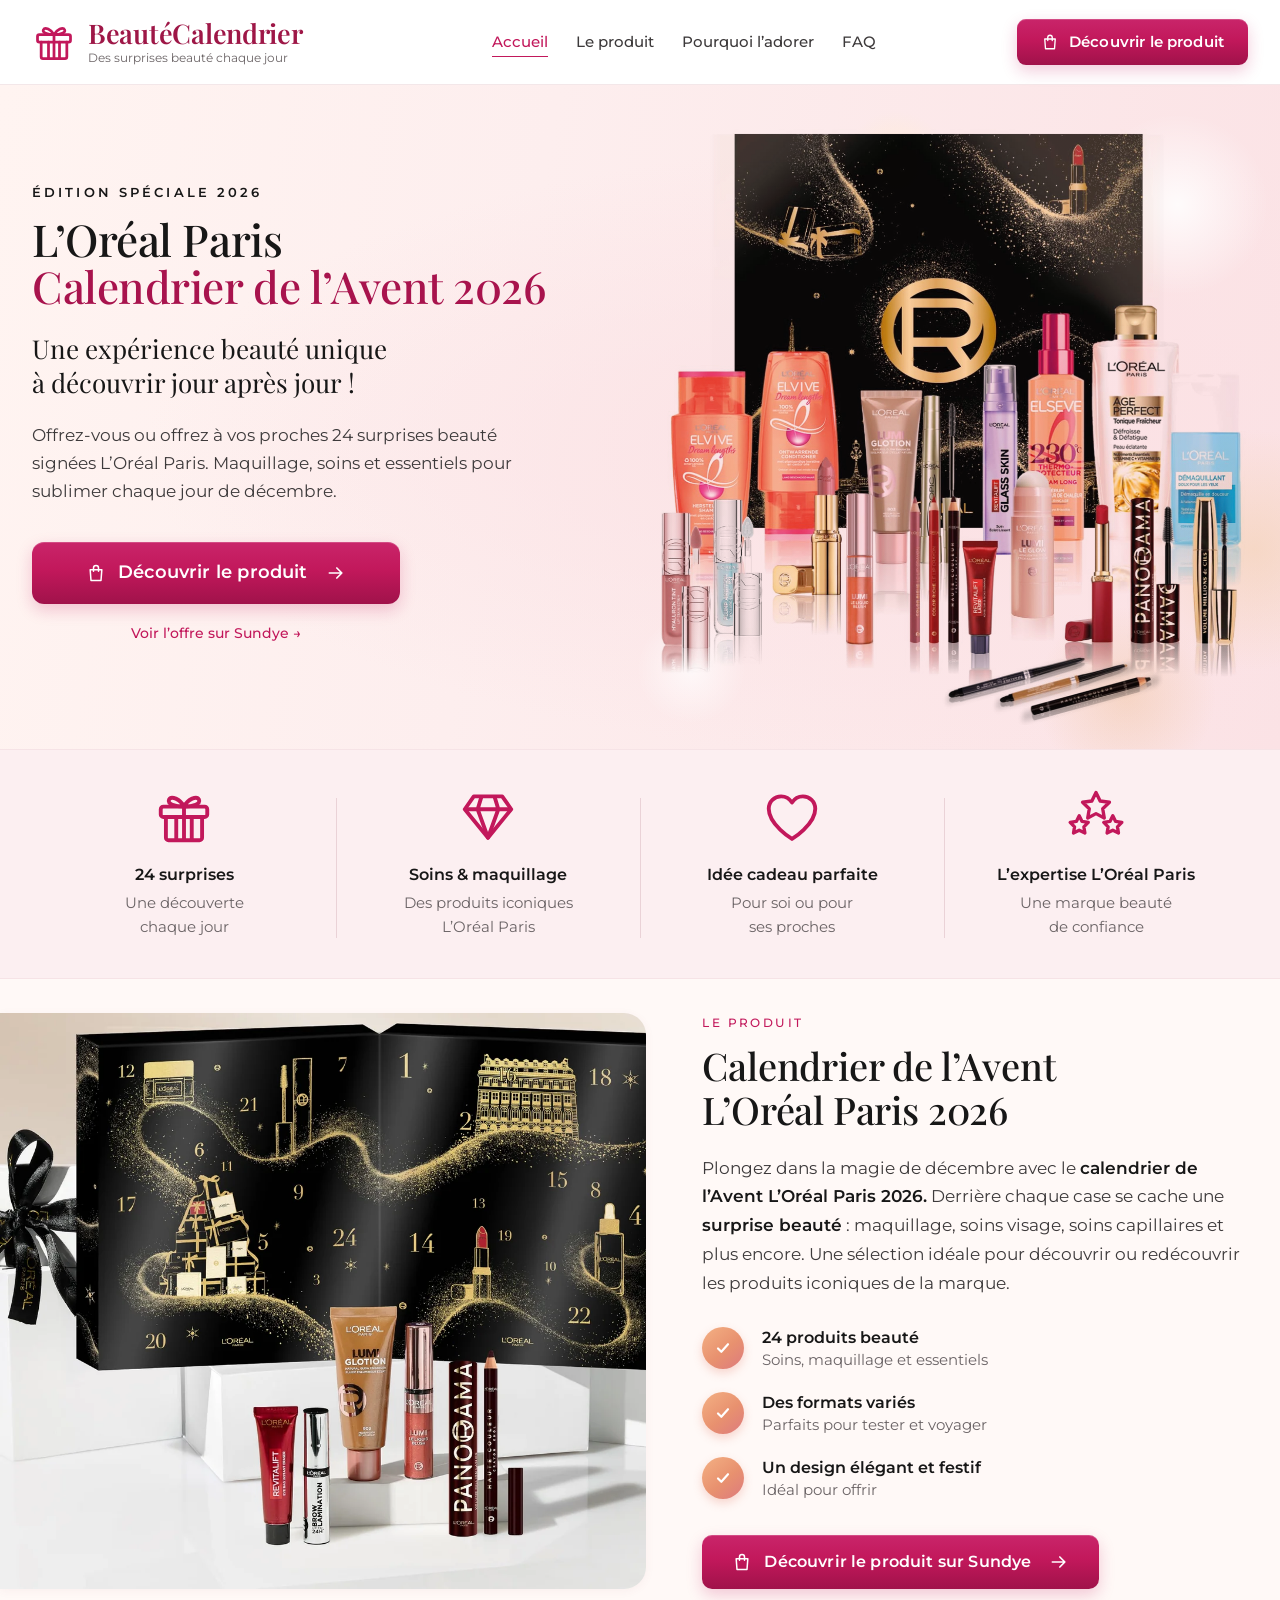
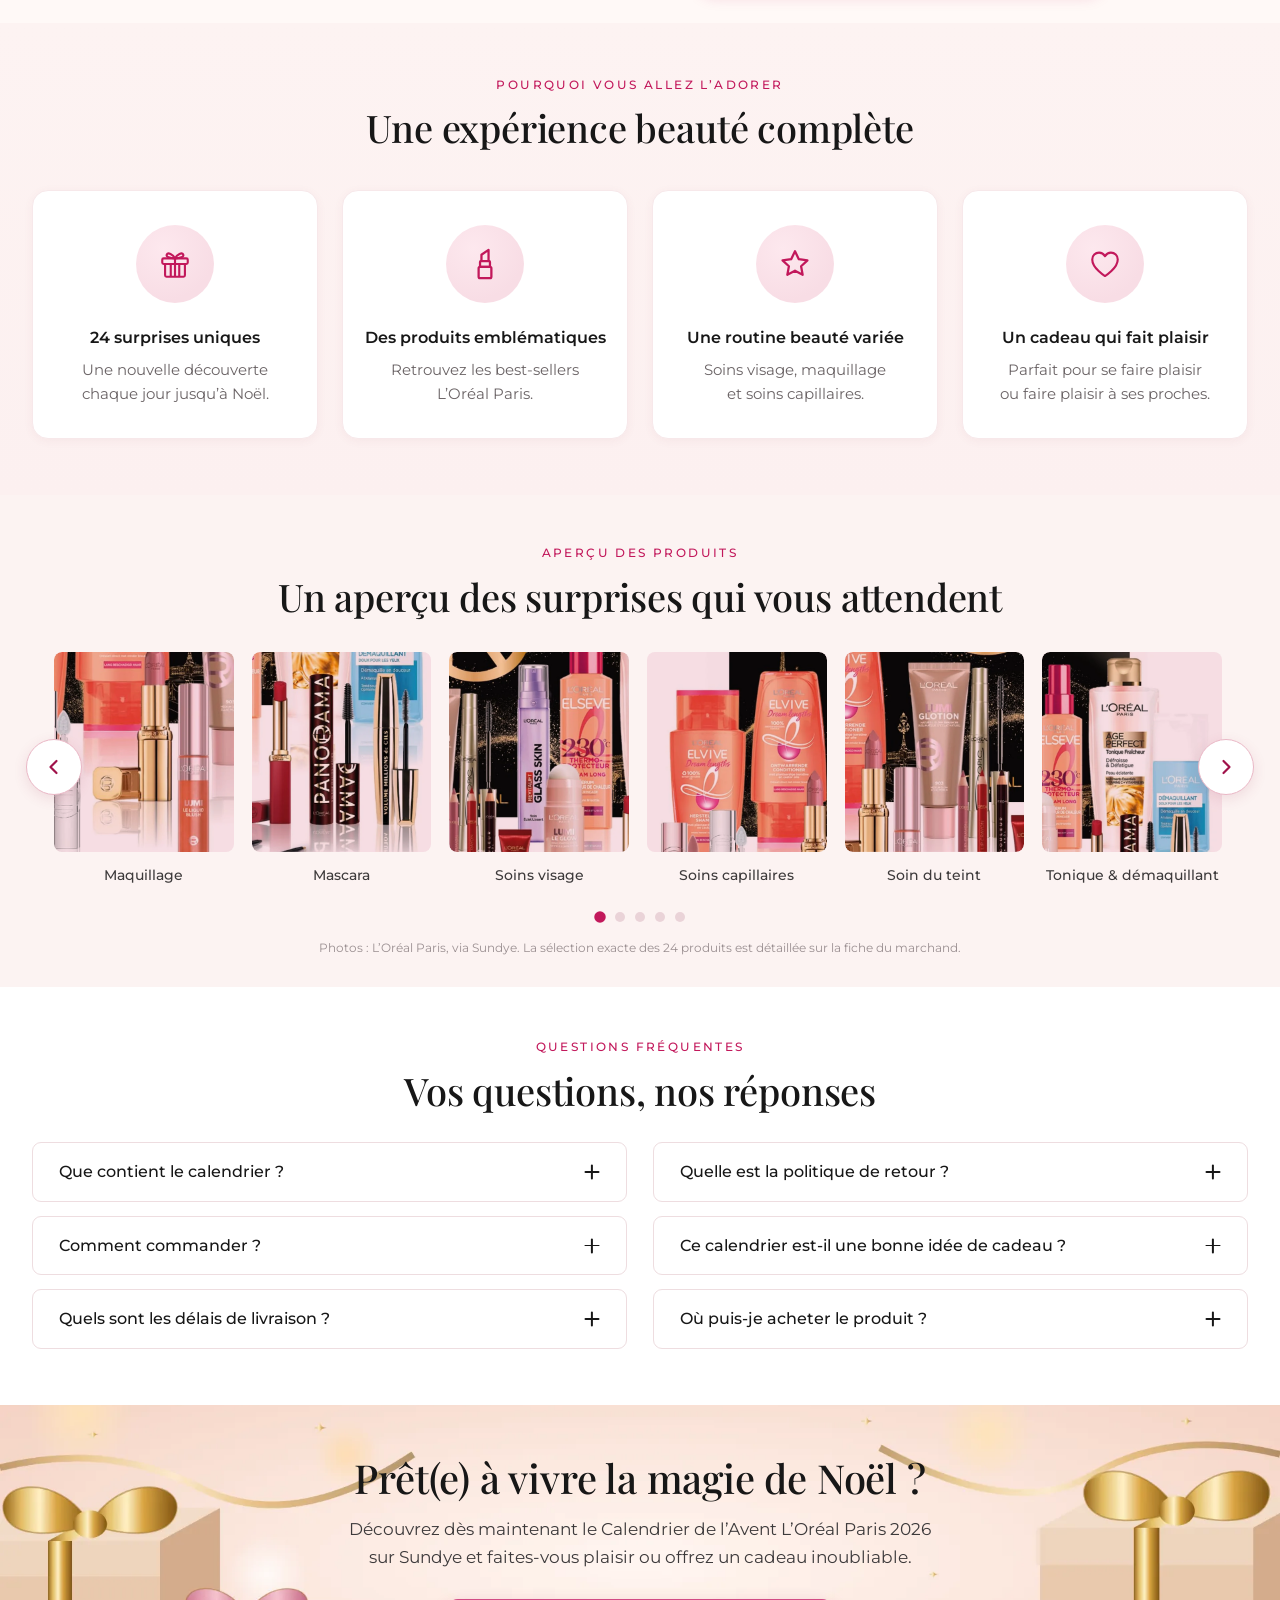
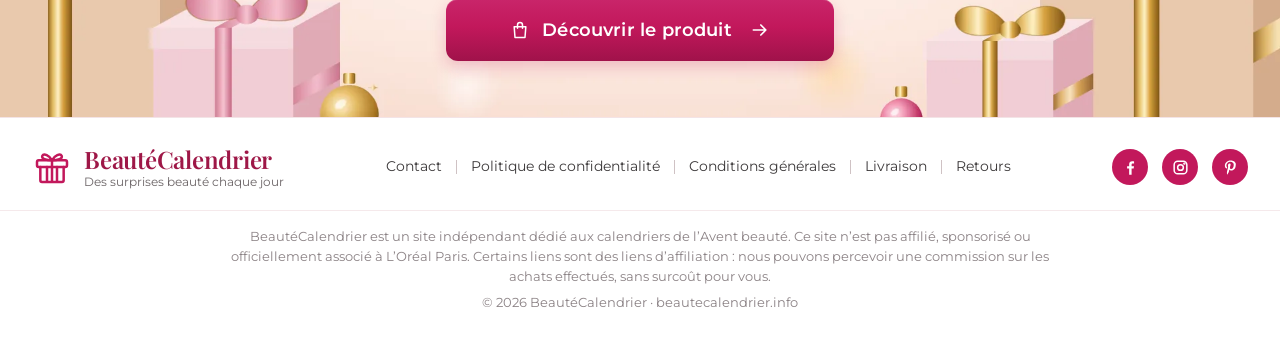
==== commit 2ae47a98: "Point product buttons and affiliate links to Sundye Co-Authored-By: Claude Opus 5.5 <noreply@anthrop" ====
--- a/index.html
+++ b/index.html
@@ -44,10 +44,10 @@
         "mainEntity": [
           {"@type": "Question", "name": "Que contient le calendrier ?", "acceptedAnswer": {"@type": "Answer", "text": "Le calendrier de l’Avent L’Oréal Paris 2026 réunit 24 surprises beauté : maquillage, soins visage, soins capillaires et essentiels, en formats classiques et formats voyage. La liste détaillée est indiquée sur la fiche produit du marchand."}},
           {"@type": "Question", "name": "Quelle est la politique de retour ?", "acceptedAnswer": {"@type": "Answer", "text": "Les commandes sont traitées par le marchand partenaire. Ce sont donc ses conditions de retour et de remboursement qui s’appliquent ; elles sont consultables sur son site avant la validation de votre commande."}},
-          {"@type": "Question", "name": "Comment commander ?", "acceptedAnswer": {"@type": "Answer", "text": "Cliquez sur l’un des boutons « Découvrir le produit » : vous êtes redirigé vers la fiche du calendrier chez Girly Room, où vous pouvez l’ajouter au panier et finaliser votre commande en toute sécurité."}},
+          {"@type": "Question", "name": "Comment commander ?", "acceptedAnswer": {"@type": "Answer", "text": "Cliquez sur l’un des boutons « Découvrir le produit » : vous êtes redirigé vers la fiche du calendrier chez Sundye, où vous pouvez l’ajouter au panier et finaliser votre commande en toute sécurité."}},
           {"@type": "Question", "name": "Ce calendrier est-il une bonne idée de cadeau ?", "acceptedAnswer": {"@type": "Answer", "text": "Oui : son coffret festif et ses 24 surprises variées en font un cadeau apprécié des amatrices et amateurs de beauté, à offrir avant le 1er décembre pour profiter de chaque jour de l’Avent."}},
           {"@type": "Question", "name": "Quels sont les délais de livraison ?", "acceptedAnswer": {"@type": "Answer", "text": "Les délais dépendent du marchand et du mode de livraison choisi ; ils sont affichés au moment de la commande. Pour recevoir le calendrier avant le 1er décembre, nous vous conseillons de commander dès que possible."}},
-          {"@type": "Question", "name": "Où puis-je acheter le produit ?", "acceptedAnswer": {"@type": "Answer", "text": "Le calendrier est disponible chez notre marchand partenaire Girly Room, accessible directement depuis les boutons de cette page."}}
+          {"@type": "Question", "name": "Où puis-je acheter le produit ?", "acceptedAnswer": {"@type": "Answer", "text": "Le calendrier est disponible chez notre marchand partenaire Sundye, accessible directement depuis les boutons de cette page."}}
         ]
       }
     ]
@@ -96,7 +96,7 @@
           <li><a href="#pourquoi">Pourquoi l’adorer</a></li>
           <li><a href="#faq">FAQ</a></li>
         </ul>
-        <a class="btn btn-primary btn-sm" data-cta href="https://girly-room.com/products/l-oreal-paris-calendrier-avent-2026" target="_blank" rel="sponsored noopener">
+        <a class="btn btn-primary btn-sm" data-cta href="https://sundye.fr/products/miroir-coiffeuse-led-cristaux" target="_blank" rel="sponsored noopener">
           <svg class="btn-icon" aria-hidden="true"><use href="#i-bag"/></svg>Découvrir le produit
         </a>
       </nav>
@@ -116,11 +116,11 @@
           <p class="hero-sub">Une expérience beauté unique<br> à découvrir jour après jour&nbsp;!</p>
           <p class="hero-text">Offrez-vous ou offrez à vos proches 24 surprises beauté signées L’Oréal Paris. Maquillage, soins et essentiels pour sublimer chaque jour de décembre.</p>
           <div class="hero-actions">
-            <a class="btn btn-primary btn-lg" data-cta href="https://girly-room.com/products/l-oreal-paris-calendrier-avent-2026" target="_blank" rel="sponsored noopener">
+            <a class="btn btn-primary btn-lg" data-cta href="https://sundye.fr/products/miroir-coiffeuse-led-cristaux" target="_blank" rel="sponsored noopener">
               <svg class="btn-icon" aria-hidden="true"><use href="#i-bag"/></svg>Découvrir le produit
               <svg class="btn-arrow" aria-hidden="true"><use href="#i-arrow"/></svg>
             </a>
-            <a class="text-link" data-cta href="https://girly-room.com/products/l-oreal-paris-calendrier-avent-2026" target="_blank" rel="sponsored noopener">Voir l’offre sur <span data-merchant>Girly Room</span> <span aria-hidden="true">→</span></a>
+            <a class="text-link" data-cta href="https://sundye.fr/products/miroir-coiffeuse-led-cristaux" target="_blank" rel="sponsored noopener">Voir l’offre sur <span data-merchant>Sundye</span> <span aria-hidden="true">→</span></a>
           </div>
         </div>
         <div class="hero-media">
@@ -174,8 +174,8 @@
             <li><span class="check" aria-hidden="true"><svg><use href="#i-check"/></svg></span><span><strong>Des formats variés</strong>Parfaits pour tester et voyager</span></li>
             <li><span class="check" aria-hidden="true"><svg><use href="#i-check"/></svg></span><span><strong>Un design élégant et festif</strong>Idéal pour offrir</span></li>
           </ul>
-          <a class="btn btn-primary" data-cta href="https://girly-room.com/products/l-oreal-paris-calendrier-avent-2026" target="_blank" rel="sponsored noopener">
-            <svg class="btn-icon" aria-hidden="true"><use href="#i-bag"/></svg><span>Découvrir le produit sur <span data-merchant>Girly Room</span></span>
+          <a class="btn btn-primary" data-cta href="https://sundye.fr/products/miroir-coiffeuse-led-cristaux" target="_blank" rel="sponsored noopener">
+            <svg class="btn-icon" aria-hidden="true"><use href="#i-bag"/></svg><span>Découvrir le produit sur <span data-merchant>Sundye</span></span>
             <svg class="btn-arrow" aria-hidden="true"><use href="#i-arrow"/></svg>
           </a>
         </div>
@@ -238,7 +238,7 @@
           <button class="carousel-btn next" type="button" aria-label="Produits suivants"><svg aria-hidden="true"><use href="#i-chev-right"/></svg></button>
           <div class="carousel-dots" role="group" aria-label="Pagination du carrousel"></div>
         </div>
-        <p class="preview-note">Photos : L’Oréal Paris, via <span data-merchant>Girly Room</span>. La sélection exacte des 24 produits est détaillée sur la fiche du marchand.</p>
+        <p class="preview-note">Photos : L’Oréal Paris, via <span data-merchant>Sundye</span>. La sélection exacte des 24 produits est détaillée sur la fiche du marchand.</p>
       </div>
     </section>
 
@@ -257,7 +257,7 @@
             </div>
             <div class="faq-item">
               <h3><button type="button" class="faq-q" aria-expanded="false" aria-controls="faq-3" id="faq-3-btn">Comment commander ?<span class="faq-plus" aria-hidden="true"></span></button></h3>
-              <div class="faq-a" id="faq-3" role="region" aria-labelledby="faq-3-btn"><div><p>Cliquez sur l’un des boutons « Découvrir le produit » : vous êtes redirigé vers la fiche du calendrier chez <span data-merchant>Girly Room</span>, où vous pouvez l’ajouter au panier et finaliser votre commande en toute sécurité.</p></div></div>
+              <div class="faq-a" id="faq-3" role="region" aria-labelledby="faq-3-btn"><div><p>Cliquez sur l’un des boutons « Découvrir le produit » : vous êtes redirigé vers la fiche du calendrier chez <span data-merchant>Sundye</span>, où vous pouvez l’ajouter au panier et finaliser votre commande en toute sécurité.</p></div></div>
             </div>
             <div class="faq-item">
               <h3><button type="button" class="faq-q" aria-expanded="false" aria-controls="faq-5" id="faq-5-btn">Quels sont les délais de livraison ?<span class="faq-plus" aria-hidden="true"></span></button></h3>
@@ -275,7 +275,7 @@
             </div>
             <div class="faq-item">
               <h3><button type="button" class="faq-q" aria-expanded="false" aria-controls="faq-6" id="faq-6-btn">Où puis-je acheter le produit ?<span class="faq-plus" aria-hidden="true"></span></button></h3>
-              <div class="faq-a" id="faq-6" role="region" aria-labelledby="faq-6-btn"><div><p>Le calendrier est disponible chez notre marchand partenaire <a data-cta href="https://girly-room.com/products/l-oreal-paris-calendrier-avent-2026" target="_blank" rel="sponsored noopener"><span data-merchant>Girly Room</span></a>, accessible directement depuis les boutons de cette page.</p></div></div>
+              <div class="faq-a" id="faq-6" role="region" aria-labelledby="faq-6-btn"><div><p>Le calendrier est disponible chez notre marchand partenaire <a data-cta href="https://sundye.fr/products/miroir-coiffeuse-led-cristaux" target="_blank" rel="sponsored noopener"><span data-merchant>Sundye</span></a>, accessible directement depuis les boutons de cette page.</p></div></div>
             </div>
           </div>
         </div>
@@ -286,8 +286,8 @@
     <section class="cta-banner" aria-labelledby="cta-title">
       <div class="container cta-inner reveal">
         <h2 id="cta-title">Prêt(e) à vivre la magie de Noël ?</h2>
-        <p>Découvrez dès maintenant le Calendrier de l’Avent L’Oréal Paris 2026<br> sur <span data-merchant>Girly Room</span> et faites-vous plaisir ou offrez un cadeau inoubliable.</p>
-        <a class="btn btn-primary btn-lg" data-cta href="https://girly-room.com/products/l-oreal-paris-calendrier-avent-2026" target="_blank" rel="sponsored noopener">
+        <p>Découvrez dès maintenant le Calendrier de l’Avent L’Oréal Paris 2026<br> sur <span data-merchant>Sundye</span> et faites-vous plaisir ou offrez un cadeau inoubliable.</p>
+        <a class="btn btn-primary btn-lg" data-cta href="https://sundye.fr/products/miroir-coiffeuse-led-cristaux" target="_blank" rel="sponsored noopener">
           <svg class="btn-icon" aria-hidden="true"><use href="#i-bag"/></svg>Découvrir le produit
           <svg class="btn-arrow" aria-hidden="true"><use href="#i-arrow"/></svg>
         </a>
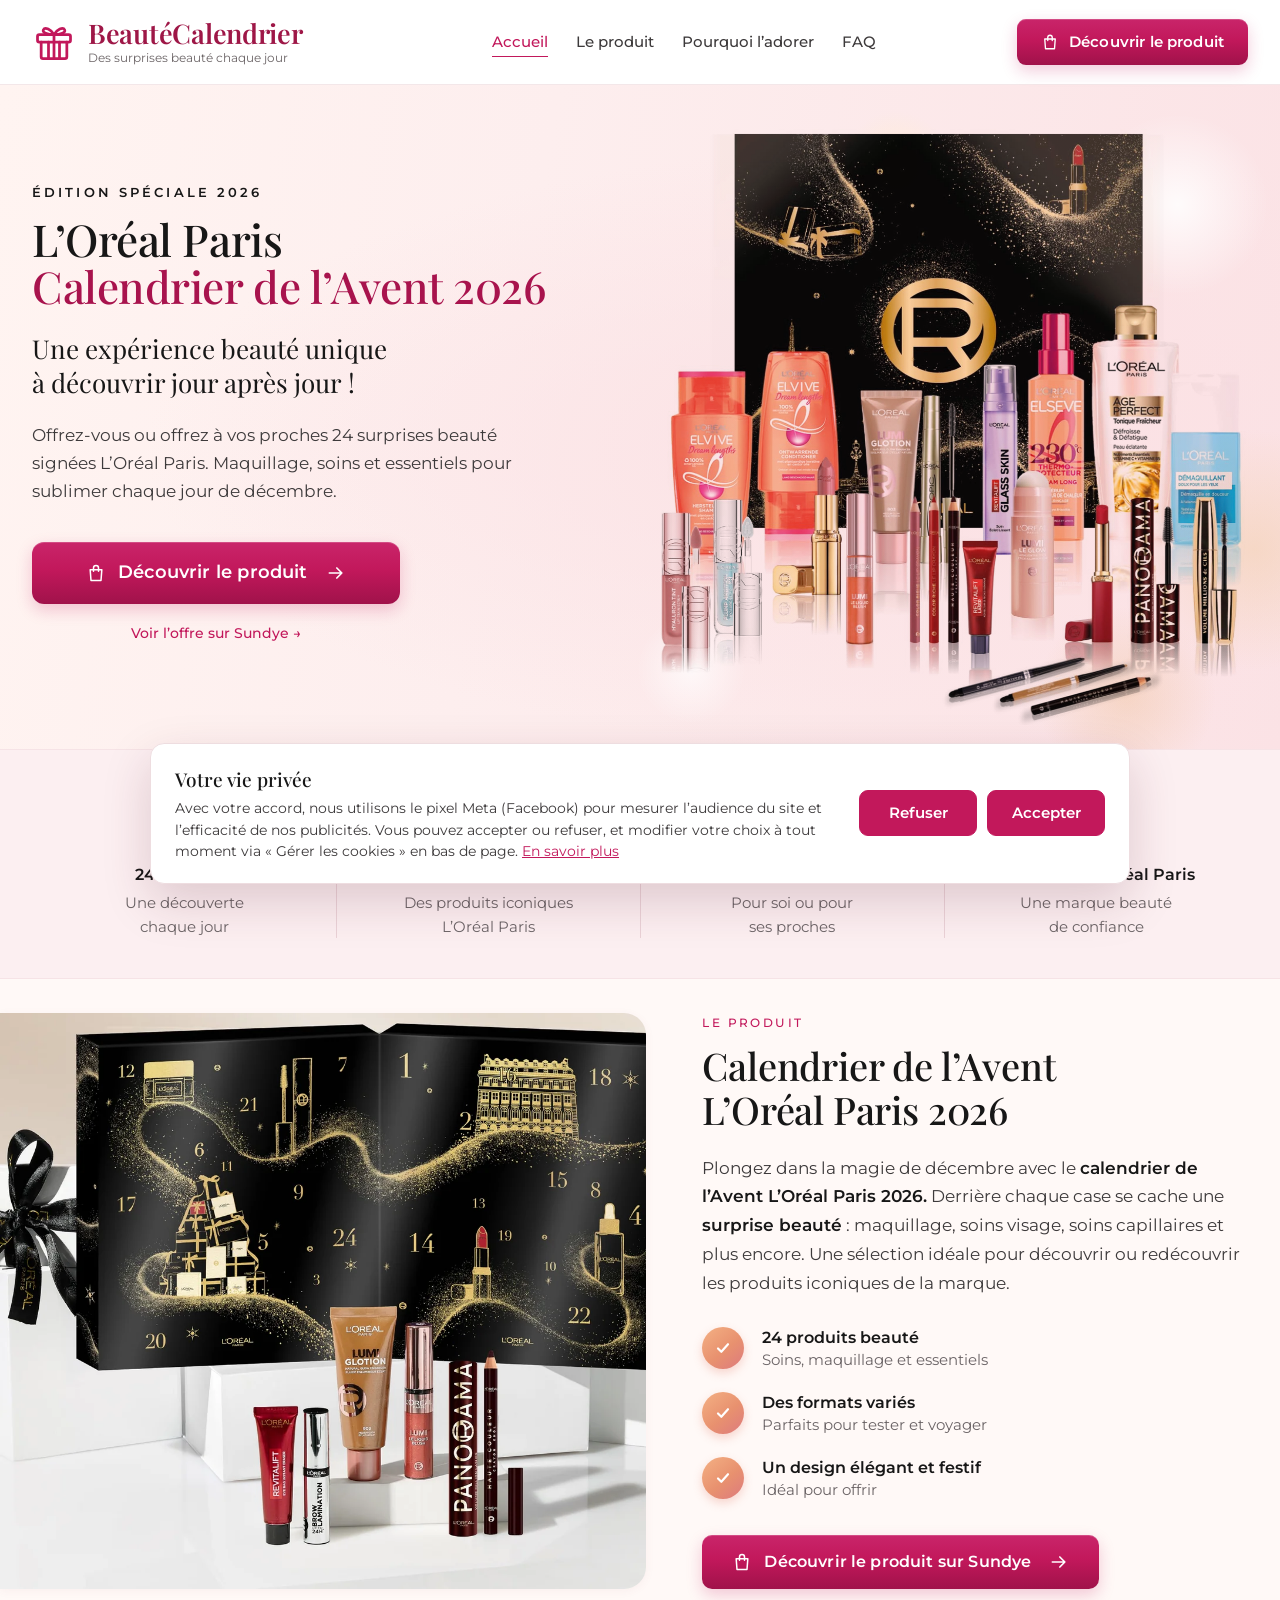
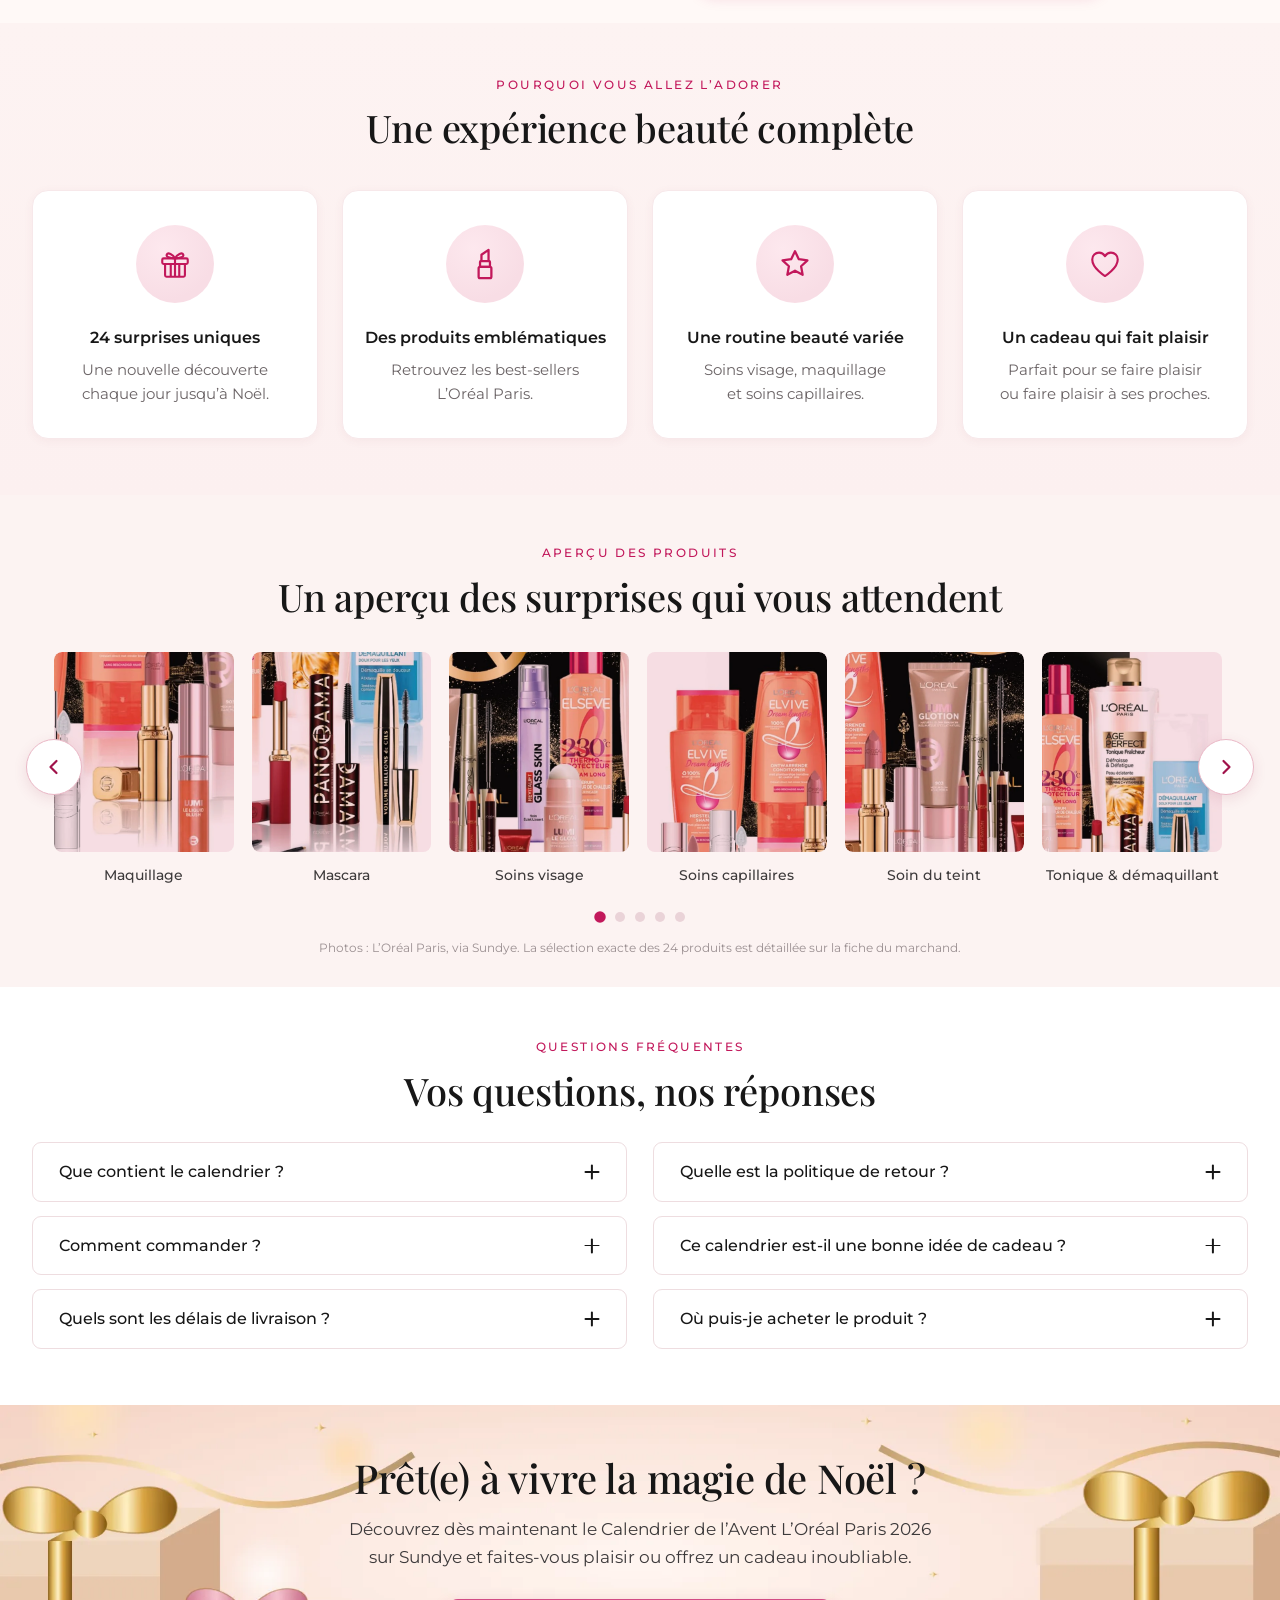
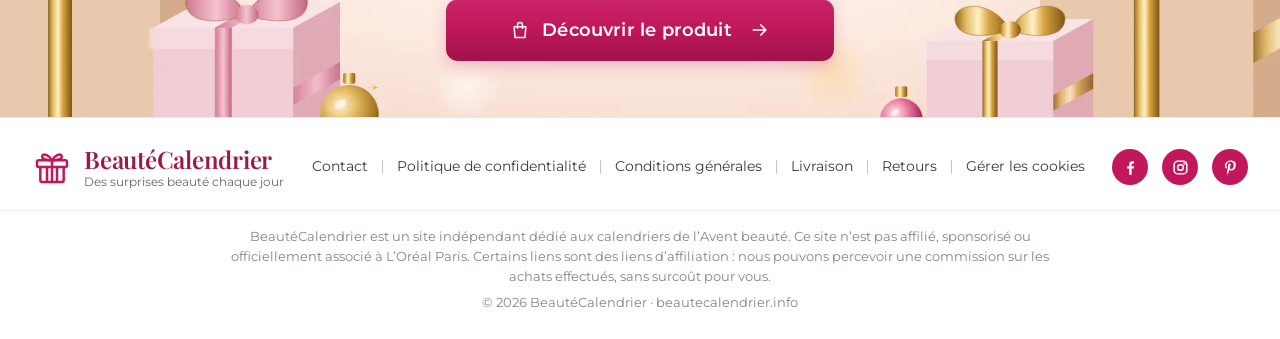
==== commit 04adcf83: "Load Meta Pixel only after cookie consent Adds a CNIL-style consent banner (equal Accepter/Refuser, " ====
--- a/index.html
+++ b/index.html
@@ -53,6 +53,7 @@
     ]
   }
   </script>
+  <script src="assets/consent.js" defer></script>
 </head>
 <body>
   <!-- Icon sprite -->
@@ -311,6 +312,7 @@
           <li><a href="conditions.html">Conditions générales</a></li>
           <li><a href="livraison.html">Livraison</a></li>
           <li><a href="retours.html">Retours</a></li>
+          <li><a href="confidentialite.html#cookies" data-cookie-settings>Gérer les cookies</a></li>
         </ul>
       </nav>
       <ul class="socials" aria-label="Réseaux sociaux">
--- a/style.css
+++ b/style.css
@@ -491,3 +491,33 @@
   .legal-back { padding: 0 14px; font-size: 13px; }
   .page-legal .logo-tag { display: none; }
 }
+
+/* =========================================================
+   COOKIE CONSENT BANNER
+   ========================================================= */
+.cookie-banner {
+  position: fixed; left: 16px; right: 16px; bottom: 16px; z-index: 300;
+  max-width: 980px; margin: 0 auto;
+  background: #fff; border: 1px solid var(--line); border-radius: 14px;
+  box-shadow: 0 18px 48px rgba(90, 30, 50, .18);
+  animation: cookie-in .35s var(--ease) both;
+}
+.cookie-banner[hidden] { display: none; }
+@keyframes cookie-in { from { opacity: 0; transform: translateY(16px); } }
+.cookie-inner { display: flex; align-items: center; gap: 24px; padding: 20px 24px; }
+.cookie-title { font-family: var(--serif); font-size: 19px; font-weight: 500; margin-bottom: 4px; }
+.cookie-text { font-size: 13.5px; line-height: 1.6; color: var(--ink-2); }
+.cookie-text a { color: var(--pink); }
+.cookie-actions { display: flex; gap: 10px; flex: none; }
+/* Accept and refuse share the same prominence, as required by the CNIL */
+.cookie-btn {
+  min-width: 118px; height: 46px; padding: 0 20px; border-radius: 9px; cursor: pointer;
+  font-family: var(--sans); font-size: 15px; font-weight: 600;
+  background: var(--pink); color: #fff; border: 1.5px solid var(--pink);
+  transition: background-color .2s, transform .2s var(--ease);
+}
+.cookie-btn:hover { background: var(--pink-dark); border-color: var(--pink-dark); transform: translateY(-1px); }
+@media (max-width: 680px) {
+  .cookie-inner { flex-direction: column; align-items: stretch; gap: 14px; padding: 18px; }
+  .cookie-actions .cookie-btn { flex: 1; }
+}
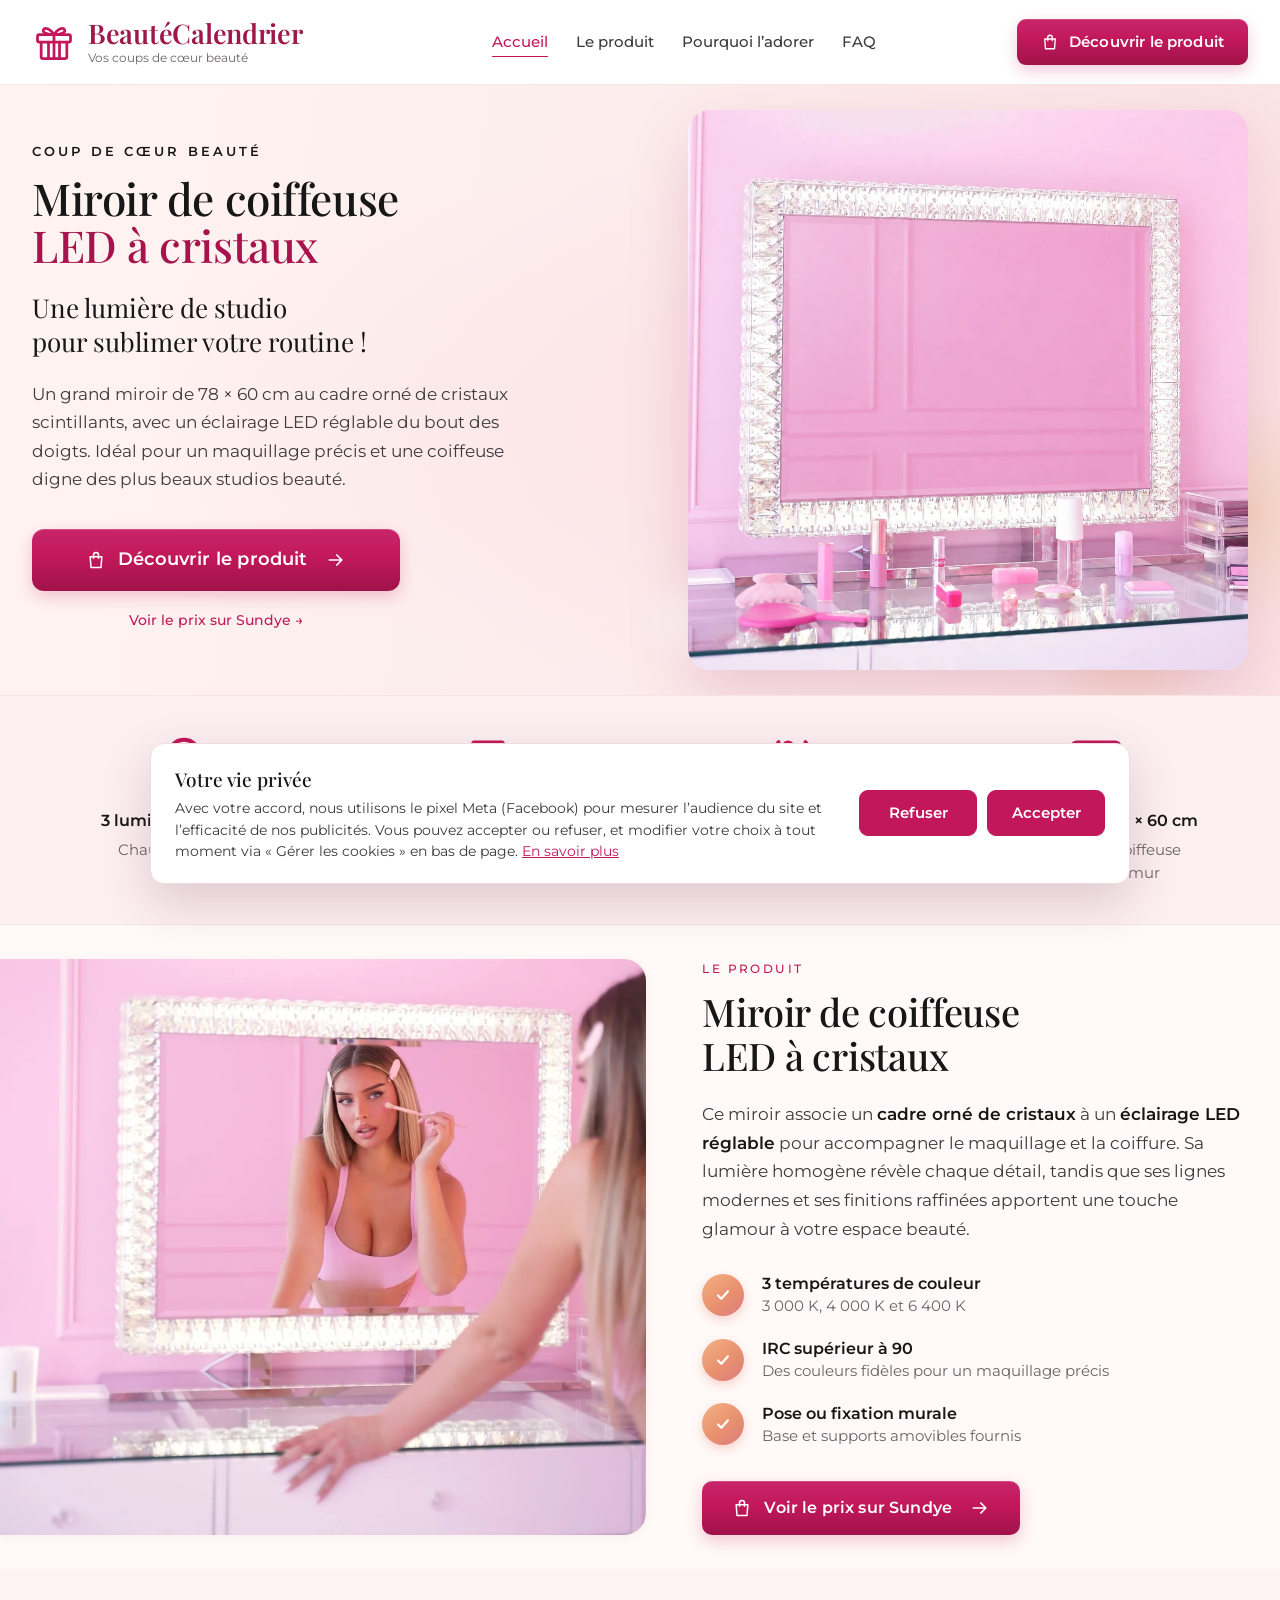
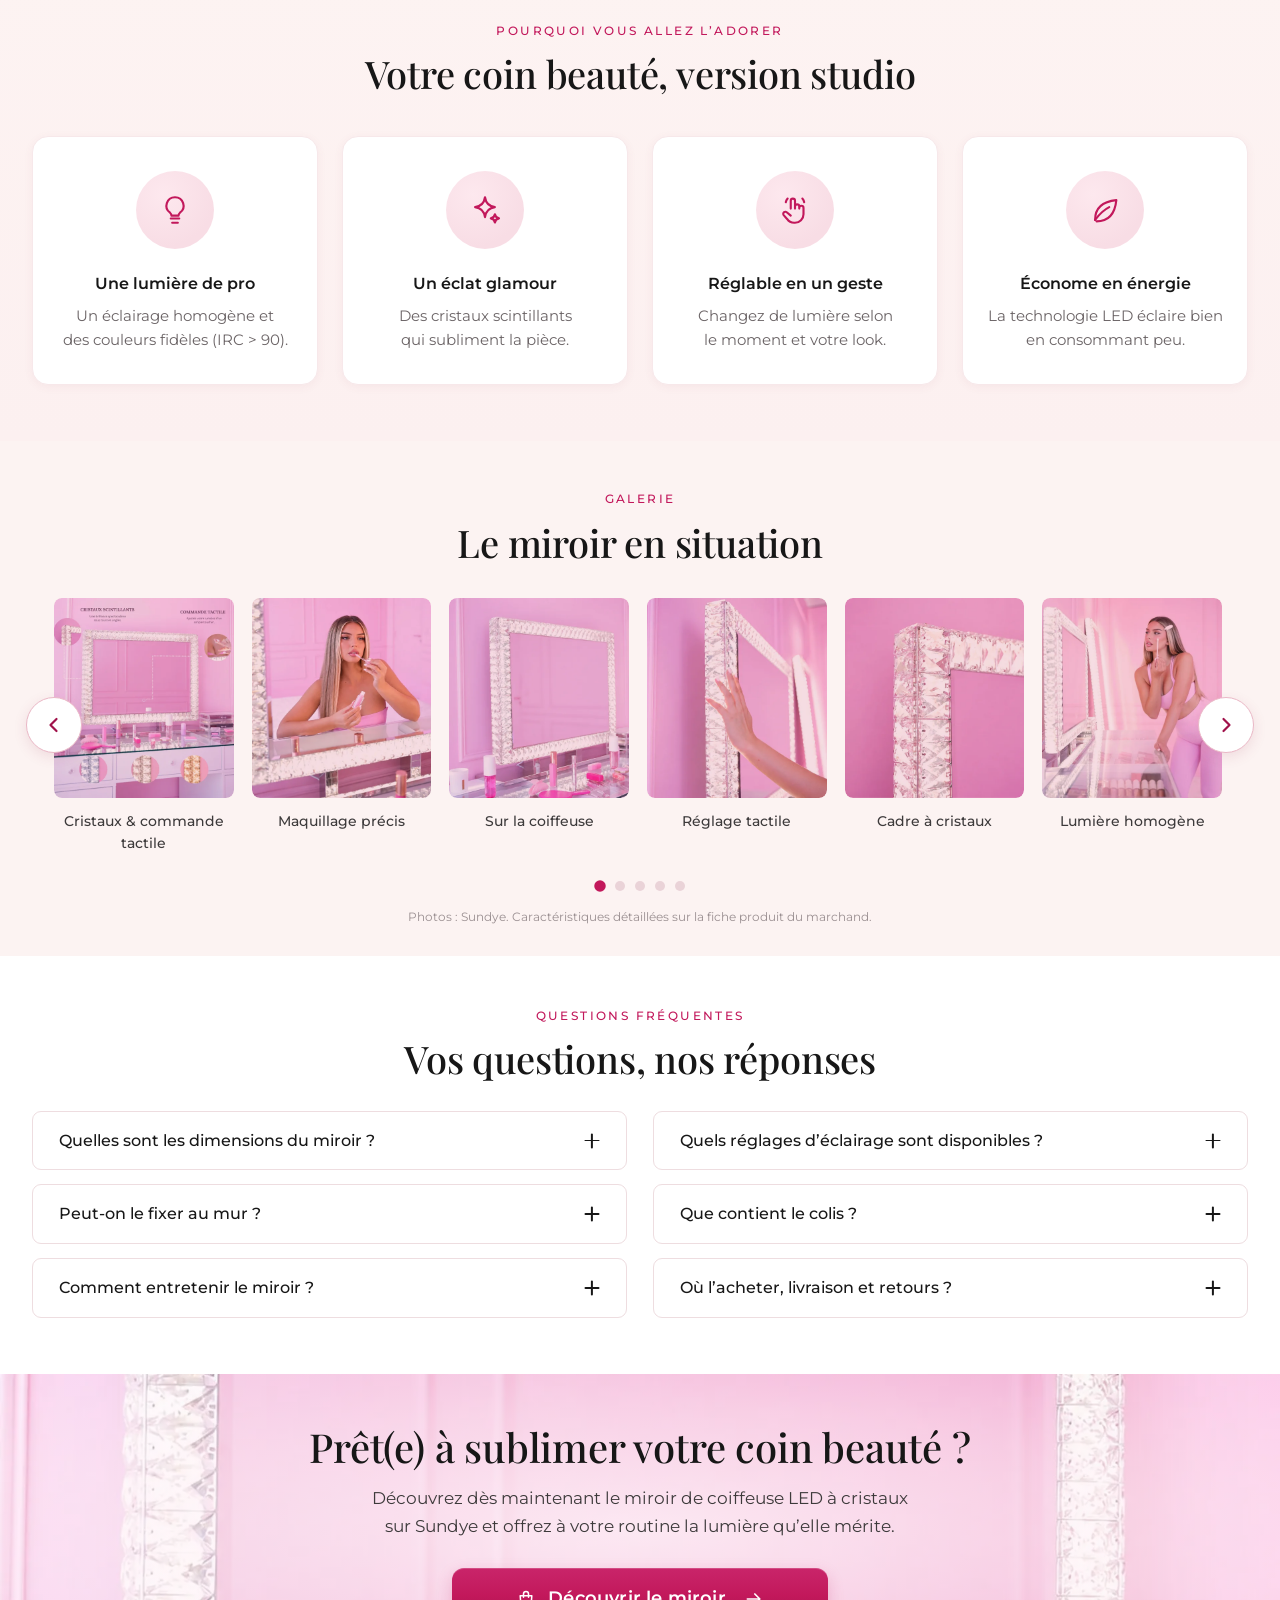
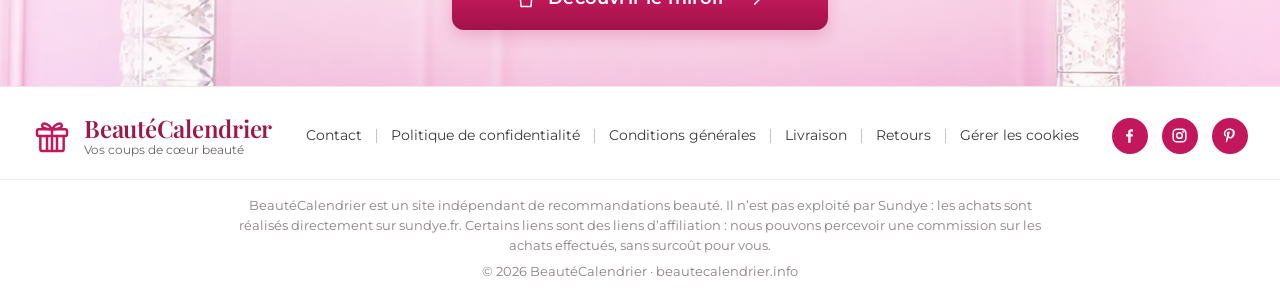
==== commit 17cd8559: "Rebuild home page around the Sundye LED crystal vanity mirror New copy, Sundye product photos (hero," ====
--- a/index.html
+++ b/index.html
@@ -3,8 +3,8 @@
 <head>
   <meta charset="utf-8">
   <meta name="viewport" content="width=device-width, initial-scale=1">
-  <title>Calendrier de l’Avent L’Oréal Paris 2026 | BeautéCalendrier</title>
-  <meta name="description" content="Découvrez le Calendrier de l’Avent L’Oréal Paris 2026 et ses surprises beauté : maquillage, soins visage et soins capillaires.">
+  <title>Miroir de coiffeuse LED à cristaux 78 × 60 cm | BeautéCalendrier</title>
+  <meta name="description" content="Découvrez le miroir de coiffeuse LED à cristaux 78 × 60 cm de Sundye : éclairage réglable en 3 températures, IRC supérieur à 90, commande tactile et cadre scintillant.">
   <link rel="canonical" href="https://beautecalendrier.info/">
   <meta name="theme-color" content="#C2185B">
 
@@ -12,20 +12,20 @@
   <meta property="og:locale" content="fr_FR">
   <meta property="og:site_name" content="BeautéCalendrier">
   <meta property="og:url" content="https://beautecalendrier.info/">
-  <meta property="og:title" content="Calendrier de l’Avent L’Oréal Paris 2026 | BeautéCalendrier">
-  <meta property="og:description" content="24 surprises beauté à découvrir jour après jour : maquillage, soins visage et soins capillaires.">
+  <meta property="og:title" content="Miroir de coiffeuse LED à cristaux 78 × 60 cm | BeautéCalendrier">
+  <meta property="og:description" content="Une lumière de studio pour votre routine beauté : 3 températures de couleur, luminosité réglable et cadre orné de cristaux.">
   <meta property="og:image" content="https://beautecalendrier.info/images/og-image.jpg">
   <meta property="og:image:width" content="1200">
   <meta property="og:image:height" content="630">
-  <meta property="og:image:alt" content="Calendrier de l’Avent L’Oréal Paris 2026 noir et or entouré de ses produits de maquillage et de soin">
+  <meta property="og:image:alt" content="Miroir de coiffeuse LED à cadre de cristaux posé sur une coiffeuse rose">
   <meta name="twitter:card" content="summary_large_image">
 
   <link rel="icon" href="assets/favicon.svg" type="image/svg+xml">
   <link rel="preconnect" href="https://fonts.googleapis.com">
   <link rel="preconnect" href="https://fonts.gstatic.com" crossorigin>
   <link href="https://fonts.googleapis.com/css2?family=Montserrat:wght@400;500;600;700&family=Playfair+Display:wght@400;500;600;700&display=swap" rel="stylesheet">
-  <link rel="preload" as="image" href="images/hero-calendar.webp" type="image/webp">
-  <link rel="stylesheet" href="style.css">
+  <link rel="preload" as="image" href="images/hero-miroir.webp" type="image/webp">
+  <link rel="stylesheet" href="style.css?v=20261012">
   <script>document.documentElement.classList.add("js");</script>
 
   <script type="application/ld+json">
@@ -37,23 +37,23 @@
         "name": "BeautéCalendrier",
         "url": "https://beautecalendrier.info/",
         "inLanguage": "fr-FR",
-        "description": "Site indépendant dédié aux calendriers de l’Avent beauté."
+        "description": "Site indépendant de recommandations beauté."
       },
       {
         "@type": "FAQPage",
         "mainEntity": [
-          {"@type": "Question", "name": "Que contient le calendrier ?", "acceptedAnswer": {"@type": "Answer", "text": "Le calendrier de l’Avent L’Oréal Paris 2026 réunit 24 surprises beauté : maquillage, soins visage, soins capillaires et essentiels, en formats classiques et formats voyage. La liste détaillée est indiquée sur la fiche produit du marchand."}},
-          {"@type": "Question", "name": "Quelle est la politique de retour ?", "acceptedAnswer": {"@type": "Answer", "text": "Les commandes sont traitées par le marchand partenaire. Ce sont donc ses conditions de retour et de remboursement qui s’appliquent ; elles sont consultables sur son site avant la validation de votre commande."}},
-          {"@type": "Question", "name": "Comment commander ?", "acceptedAnswer": {"@type": "Answer", "text": "Cliquez sur l’un des boutons « Découvrir le produit » : vous êtes redirigé vers la fiche du calendrier chez Sundye, où vous pouvez l’ajouter au panier et finaliser votre commande en toute sécurité."}},
-          {"@type": "Question", "name": "Ce calendrier est-il une bonne idée de cadeau ?", "acceptedAnswer": {"@type": "Answer", "text": "Oui : son coffret festif et ses 24 surprises variées en font un cadeau apprécié des amatrices et amateurs de beauté, à offrir avant le 1er décembre pour profiter de chaque jour de l’Avent."}},
-          {"@type": "Question", "name": "Quels sont les délais de livraison ?", "acceptedAnswer": {"@type": "Answer", "text": "Les délais dépendent du marchand et du mode de livraison choisi ; ils sont affichés au moment de la commande. Pour recevoir le calendrier avant le 1er décembre, nous vous conseillons de commander dès que possible."}},
-          {"@type": "Question", "name": "Où puis-je acheter le produit ?", "acceptedAnswer": {"@type": "Answer", "text": "Le calendrier est disponible chez notre marchand partenaire Sundye, accessible directement depuis les boutons de cette page."}}
+          {"@type": "Question", "name": "Quelles sont les dimensions du miroir ?", "acceptedAnswer": {"@type": "Answer", "text": "Le miroir mesure 78 cm de large pour 60 cm de haut. Son cadre est en acier inoxydable 201 et sa base est en acier."}},
+          {"@type": "Question", "name": "Quels réglages d’éclairage sont disponibles ?", "acceptedAnswer": {"@type": "Answer", "text": "Le miroir propose trois températures de couleur, 3 000 K (blanc chaud), 4 000 K (blanc naturel) et 6 400 K (blanc froid), ainsi qu’une luminosité réglable par commande tactile."}},
+          {"@type": "Question", "name": "Peut-on le fixer au mur ?", "acceptedAnswer": {"@type": "Answer", "text": "Oui. Il peut être posé sur une coiffeuse grâce à sa base, ou fixé au mur avec les supports fournis. La base et les supports sont amovibles."}},
+          {"@type": "Question", "name": "Que contient le colis ?", "acceptedAnswer": {"@type": "Answer", "text": "Le miroir est livré avec sa base, des vis, des clous, un manuel en anglais, des gants blancs pour limiter les traces de doigts et des cristaux de rechange."}},
+          {"@type": "Question", "name": "Comment entretenir le miroir ?", "acceptedAnswer": {"@type": "Answer", "text": "Utilisez un chiffon doux et un produit de nettoyage adapté pour conserver la propreté du miroir et l’éclat des cristaux."}},
+          {"@type": "Question", "name": "Où l’acheter et comment se passent livraison et retours ?", "acceptedAnswer": {"@type": "Answer", "text": "Le miroir est vendu sur sundye.fr, accessible depuis les boutons de cette page. Prix, délais de livraison et conditions de retour sont ceux indiqués par Sundye au moment de la commande."}}
         ]
       }
     ]
   }
   </script>
-  <script src="assets/consent.js" defer></script>
+  <script src="assets/consent.js?v=20261012" defer></script>
 </head>
 <body>
   <!-- Icon sprite -->
@@ -72,6 +72,11 @@
     <symbol id="i-facebook" viewBox="0 0 24 24"><path fill="currentColor" d="M13.4 21v-7.6h2.6l.4-3h-3V8.5c0-.9.3-1.5 1.5-1.5h1.6V4.3c-.3 0-1.2-.1-2.3-.1-2.3 0-3.9 1.4-3.9 4v2.2H7.7v3h2.6V21z"/></symbol>
     <symbol id="i-instagram" viewBox="0 0 24 24" fill="none" stroke="currentColor" stroke-width="1.9"><rect x="4" y="4" width="16" height="16" rx="4.5"/><circle cx="12" cy="12" r="3.6"/><circle cx="16.9" cy="7.1" r=".6" fill="currentColor"/></symbol>
     <symbol id="i-pinterest" viewBox="0 0 24 24"><path fill="currentColor" d="M12.3 3C7.4 3 4.9 6.5 4.9 9.4c0 1.8.7 3.3 2.1 3.9.2.1.5 0 .5-.3l.2-.8c.1-.3 0-.4-.2-.7-.4-.5-.7-1.1-.7-2 0-2.6 1.9-4.9 5-4.9 2.8 0 4.3 1.7 4.3 3.9 0 2.9-1.3 5.4-3.2 5.4-1.1 0-1.8-.9-1.6-2 .3-1.3.9-2.7.9-3.6 0-.8-.5-1.5-1.4-1.5-1.1 0-2 1.1-2 2.7 0 1 .3 1.6.3 1.6l-1.4 5.7c-.4 1.7-.1 3.7 0 3.9 0 .1.2.2.3.1.1-.2 1.4-1.8 1.9-3.4l.7-2.8c.4.7 1.4 1.3 2.5 1.3 3.3 0 5.5-3 5.5-7C19.6 6 16.6 3 12.3 3z"/></symbol>
+    <symbol id="i-light" viewBox="0 0 24 24" fill="none" stroke="currentColor" stroke-width="1.5" stroke-linecap="round" stroke-linejoin="round"><path d="M9 18h6M10 21h4"/><path d="M12 3a6 6 0 0 0-3.5 10.9c.6.5 1 1.2 1 2V16h5v-.1c0-.8.4-1.5 1-2A6 6 0 0 0 12 3z"/></symbol>
+    <symbol id="i-touch" viewBox="0 0 24 24" fill="none" stroke="currentColor" stroke-width="1.5" stroke-linecap="round" stroke-linejoin="round"><path d="M9 11V5.5a1.5 1.5 0 0 1 3 0V11m0-1.5a1.5 1.5 0 0 1 3 0V11m0-.5a1.5 1.5 0 0 1 3 0v4.5a6 6 0 0 1-6 6h-.6a6 6 0 0 1-5-2.7L4 15.6a1.5 1.5 0 0 1 2.4-1.8L9 16"/><path d="M5.5 6.5a5 5 0 0 1 1.3-2.6M17.2 3.9a5 5 0 0 1 1.3 2.6"/></symbol>
+    <symbol id="i-frame" viewBox="0 0 24 24" fill="none" stroke="currentColor" stroke-width="1.5" stroke-linejoin="round"><rect x="3" y="4" width="18" height="13" rx="1.5"/><rect x="6" y="7" width="12" height="7" rx=".5"/><path d="M9 17v3M15 17v3M7 20h10"/></symbol>
+    <symbol id="i-sparkle" viewBox="0 0 24 24" fill="none" stroke="currentColor" stroke-width="1.5" stroke-linejoin="round"><path d="M12 3c.6 4.2 2.8 6.4 7 7-4.2.6-6.4 2.8-7 7-.6-4.2-2.8-6.4-7-7 4.2-.6 6.4-2.8 7-7z"/><path d="M19 15c.3 1.7 1.2 2.6 2.9 2.9-1.7.3-2.6 1.2-2.9 2.9-.3-1.7-1.2-2.6-2.9-2.9 1.7-.3 2.6-1.2 2.9-2.9z"/></symbol>
+    <symbol id="i-leaf" viewBox="0 0 24 24" fill="none" stroke="currentColor" stroke-width="1.5" stroke-linecap="round" stroke-linejoin="round"><path d="M5 19c0-8 5-13 15-14-1 10-6 15-14 15"/><path d="M5 19c3-4 6-7 10-9"/></symbol>
   </svg>
 
   <a class="skip-link" href="#contenu">Aller au contenu</a>
@@ -82,7 +87,7 @@
         <svg class="logo-icon" aria-hidden="true"><use href="#i-gift"/></svg>
         <span class="logo-text">
           <span class="logo-name">BeautéCalendrier</span>
-          <span class="logo-tag">Des surprises beauté chaque jour</span>
+          <span class="logo-tag">Vos coups de cœur beauté</span>
         </span>
       </a>
 
@@ -109,51 +114,51 @@
     <section class="hero" id="accueil" aria-labelledby="hero-title">
       <div class="container hero-inner">
         <div class="hero-content">
-          <p class="eyebrow eyebrow-dark">Édition spéciale 2026</p>
+          <p class="eyebrow eyebrow-dark">Coup de cœur beauté</p>
           <h1 id="hero-title">
-            <span class="h1-brand">L’Oréal Paris</span>
-            <span class="h1-accent">Calendrier de l’Avent 2026</span>
+            <span class="h1-brand">Miroir de coiffeuse</span>
+            <span class="h1-accent">LED à cristaux</span>
           </h1>
-          <p class="hero-sub">Une expérience beauté unique<br> à découvrir jour après jour&nbsp;!</p>
-          <p class="hero-text">Offrez-vous ou offrez à vos proches 24 surprises beauté signées L’Oréal Paris. Maquillage, soins et essentiels pour sublimer chaque jour de décembre.</p>
+          <p class="hero-sub">Une lumière de studio<br> pour sublimer votre routine&nbsp;!</p>
+          <p class="hero-text">Un grand miroir de 78 × 60 cm au cadre orné de cristaux scintillants, avec un éclairage LED réglable du bout des doigts. Idéal pour un maquillage précis et une coiffeuse digne des plus beaux studios beauté.</p>
           <div class="hero-actions">
             <a class="btn btn-primary btn-lg" data-cta href="https://sundye.fr/products/miroir-coiffeuse-led-cristaux" target="_blank" rel="sponsored noopener">
               <svg class="btn-icon" aria-hidden="true"><use href="#i-bag"/></svg>Découvrir le produit
               <svg class="btn-arrow" aria-hidden="true"><use href="#i-arrow"/></svg>
             </a>
-            <a class="text-link" data-cta href="https://sundye.fr/products/miroir-coiffeuse-led-cristaux" target="_blank" rel="sponsored noopener">Voir l’offre sur <span data-merchant>Sundye</span> <span aria-hidden="true">→</span></a>
+            <a class="text-link" data-cta href="https://sundye.fr/products/miroir-coiffeuse-led-cristaux" target="_blank" rel="sponsored noopener">Voir le prix sur <span data-merchant>Sundye</span> <span aria-hidden="true">→</span></a>
           </div>
         </div>
         <div class="hero-media">
-          <img src="images/hero-calendar.webp" width="1208" height="1200" fetchpriority="high"
-               alt="Calendrier de l’Avent L’Oréal Paris 2026 noir et or entouré de ses produits : soins capillaires Elvive et Elseve, sérum Glass Skin, tonique Age Perfect, rouges à lèvres, mascaras et crayons">
+          <img src="images/hero-miroir.webp" width="1100" height="1100" fetchpriority="high"
+               alt="Miroir de coiffeuse LED rectangulaire au cadre de cristaux, posé sur une coiffeuse en verre avec des produits de maquillage roses">
         </div>
       </div>
     </section>
 
     <!-- BENEFITS -->
-    <section class="benefits" aria-label="Les points forts du calendrier">
+    <section class="benefits" aria-label="Les points forts du miroir">
       <div class="container">
         <ul class="benefits-list">
           <li class="benefit">
-            <svg class="benefit-icon" aria-hidden="true"><use href="#i-gift"/></svg>
-            <p class="benefit-title">24 surprises</p>
-            <p>Une découverte<br> chaque jour</p>
+            <svg class="benefit-icon" aria-hidden="true"><use href="#i-light"/></svg>
+            <p class="benefit-title">3 lumières réglables</p>
+            <p>Chaude, naturelle<br> ou froide</p>
           </li>
           <li class="benefit">
             <svg class="benefit-icon" aria-hidden="true"><use href="#i-diamond"/></svg>
-            <p class="benefit-title">Soins &amp; maquillage</p>
-            <p>Des produits iconiques<br> L’Oréal Paris</p>
+            <p class="benefit-title">Cadre à cristaux</p>
+            <p>Un éclat scintillant<br> sous tous les angles</p>
           </li>
           <li class="benefit">
-            <svg class="benefit-icon" aria-hidden="true"><use href="#i-heart"/></svg>
-            <p class="benefit-title">Idée cadeau parfaite</p>
-            <p>Pour soi ou pour<br> ses proches</p>
+            <svg class="benefit-icon" aria-hidden="true"><use href="#i-touch"/></svg>
+            <p class="benefit-title">Commande tactile</p>
+            <p>Luminosité ajustable<br> d’un simple toucher</p>
           </li>
           <li class="benefit">
-            <svg class="benefit-icon" aria-hidden="true"><use href="#i-stars"/></svg>
-            <p class="benefit-title">L’expertise L’Oréal Paris</p>
-            <p>Une marque beauté<br> de confiance</p>
+            <svg class="benefit-icon" aria-hidden="true"><use href="#i-frame"/></svg>
+            <p class="benefit-title">Grand format 78 × 60 cm</p>
+            <p>À poser sur la coiffeuse<br> ou à fixer au mur</p>
           </li>
         </ul>
       </div>
@@ -163,20 +168,20 @@
     <section class="product" id="produit" aria-labelledby="product-title">
       <div class="product-grid">
         <figure class="product-media reveal">
-          <img src="images/product-calendar.webp" width="1100" height="980" loading="lazy" decoding="async"
-               alt="Calendrier de l’Avent L’Oréal Paris 2026 ouvert, avec ses cases numérotées et une sélection de produits de maquillage et de soin devant le coffret">
+          <img src="images/produit-miroir.webp" width="1100" height="980" loading="lazy" decoding="async"
+               alt="Femme se maquillant face au miroir LED à cristaux, éclairée par la lumière douce du cadre">
         </figure>
         <div class="product-content reveal">
           <p class="eyebrow">Le produit</p>
-          <h2 id="product-title">Calendrier de l’Avent<br> L’Oréal Paris 2026</h2>
-          <p class="product-text">Plongez dans la magie de décembre avec le <strong>calendrier de l’Avent L’Oréal Paris 2026.</strong> Derrière chaque case se cache une <strong>surprise beauté</strong> : maquillage, soins visage, soins capillaires et plus encore. Une sélection idéale pour découvrir ou redécouvrir les produits iconiques de la marque.</p>
+          <h2 id="product-title">Miroir de coiffeuse<br> LED à cristaux</h2>
+          <p class="product-text">Ce miroir associe un <strong>cadre orné de cristaux</strong> à un <strong>éclairage LED réglable</strong> pour accompagner le maquillage et la coiffure. Sa lumière homogène révèle chaque détail, tandis que ses lignes modernes et ses finitions raffinées apportent une touche glamour à votre espace beauté.</p>
           <ul class="checks">
-            <li><span class="check" aria-hidden="true"><svg><use href="#i-check"/></svg></span><span><strong>24 produits beauté</strong>Soins, maquillage et essentiels</span></li>
-            <li><span class="check" aria-hidden="true"><svg><use href="#i-check"/></svg></span><span><strong>Des formats variés</strong>Parfaits pour tester et voyager</span></li>
-            <li><span class="check" aria-hidden="true"><svg><use href="#i-check"/></svg></span><span><strong>Un design élégant et festif</strong>Idéal pour offrir</span></li>
+            <li><span class="check" aria-hidden="true"><svg><use href="#i-check"/></svg></span><span><strong>3 températures de couleur</strong>3 000 K, 4 000 K et 6 400 K</span></li>
+            <li><span class="check" aria-hidden="true"><svg><use href="#i-check"/></svg></span><span><strong>IRC supérieur à 90</strong>Des couleurs fidèles pour un maquillage précis</span></li>
+            <li><span class="check" aria-hidden="true"><svg><use href="#i-check"/></svg></span><span><strong>Pose ou fixation murale</strong>Base et supports amovibles fournis</span></li>
           </ul>
           <a class="btn btn-primary" data-cta href="https://sundye.fr/products/miroir-coiffeuse-led-cristaux" target="_blank" rel="sponsored noopener">
-            <svg class="btn-icon" aria-hidden="true"><use href="#i-bag"/></svg><span>Découvrir le produit sur <span data-merchant>Sundye</span></span>
+            <svg class="btn-icon" aria-hidden="true"><use href="#i-bag"/></svg><span>Voir le prix sur <span data-merchant>Sundye</span></span>
             <svg class="btn-arrow" aria-hidden="true"><use href="#i-arrow"/></svg>
           </a>
         </div>
@@ -188,58 +193,58 @@
       <div class="container">
         <header class="section-head reveal">
           <p class="eyebrow">Pourquoi vous allez l’adorer</p>
-          <h2 id="why-title">Une expérience beauté complète</h2>
+          <h2 id="why-title">Votre coin beauté, version studio</h2>
         </header>
         <ul class="why-grid">
           <li class="why-card reveal">
-            <span class="why-icon" aria-hidden="true"><svg><use href="#i-gift"/></svg></span>
-            <h3>24 surprises uniques</h3>
-            <p>Une nouvelle découverte<br> chaque jour jusqu’à Noël.</p>
+            <span class="why-icon" aria-hidden="true"><svg><use href="#i-light"/></svg></span>
+            <h3>Une lumière de pro</h3>
+            <p>Un éclairage homogène et<br> des couleurs fidèles (IRC &gt; 90).</p>
           </li>
           <li class="why-card reveal">
-            <span class="why-icon" aria-hidden="true"><svg><use href="#i-lipstick"/></svg></span>
-            <h3>Des produits emblématiques</h3>
-            <p>Retrouvez les best-sellers<br> L’Oréal Paris.</p>
+            <span class="why-icon" aria-hidden="true"><svg><use href="#i-sparkle"/></svg></span>
+            <h3>Un éclat glamour</h3>
+            <p>Des cristaux scintillants<br> qui subliment la pièce.</p>
           </li>
           <li class="why-card reveal">
-            <span class="why-icon" aria-hidden="true"><svg><use href="#i-star"/></svg></span>
-            <h3>Une routine beauté variée</h3>
-            <p>Soins visage, maquillage<br> et soins capillaires.</p>
+            <span class="why-icon" aria-hidden="true"><svg><use href="#i-touch"/></svg></span>
+            <h3>Réglable en un geste</h3>
+            <p>Changez de lumière selon<br> le moment et votre look.</p>
           </li>
           <li class="why-card reveal">
-            <span class="why-icon" aria-hidden="true"><svg><use href="#i-heart"/></svg></span>
-            <h3>Un cadeau qui fait plaisir</h3>
-            <p>Parfait pour se faire plaisir<br> ou faire plaisir à ses proches.</p>
+            <span class="why-icon" aria-hidden="true"><svg><use href="#i-leaf"/></svg></span>
+            <h3>Économe en énergie</h3>
+            <p>La technologie LED éclaire bien<br> en consommant peu.</p>
           </li>
         </ul>
       </div>
     </section>
 
-    <!-- PREVIEW CAROUSEL -->
+    <!-- GALLERY CAROUSEL -->
     <section class="preview" id="apercu" aria-labelledby="preview-title">
       <div class="container">
         <header class="section-head reveal">
-          <p class="eyebrow">Aperçu des produits</p>
-          <h2 id="preview-title">Un aperçu des surprises qui vous attendent</h2>
+          <p class="eyebrow">Galerie</p>
+          <h2 id="preview-title">Le miroir en situation</h2>
         </header>
         <div class="carousel" data-carousel>
-          <button class="carousel-btn prev" type="button" aria-label="Produits précédents"><svg aria-hidden="true"><use href="#i-chev-left"/></svg></button>
-          <ul class="carousel-track" tabindex="0" aria-label="Aperçu des produits, faites défiler horizontalement">
-            <li class="carousel-card"><figure><div class="card-img"><img src="images/photo-lipstick.webp" width="540" height="600" loading="lazy" alt="Rouge à lèvres Color Riche dans son étui doré"></div><figcaption>Maquillage</figcaption></figure></li>
-            <li class="carousel-card"><figure><div class="card-img"><img src="images/photo-mascara.webp" width="540" height="600" loading="lazy" alt="Mascaras Panorama et Volume Millions de Cils"></div><figcaption>Mascara</figcaption></figure></li>
-            <li class="carousel-card"><figure><div class="card-img"><img src="images/photo-serum.webp" width="540" height="600" loading="lazy" alt="Sérum Revitalift Glass Skin"></div><figcaption>Soins visage</figcaption></figure></li>
-            <li class="carousel-card"><figure><div class="card-img"><img src="images/photo-haircare.webp" width="540" height="600" loading="lazy" alt="Shampooing et après-shampooing Elvive Dream Long"></div><figcaption>Soins capillaires</figcaption></figure></li>
-            <li class="carousel-card"><figure><div class="card-img"><img src="images/photo-glotion.webp" width="540" height="600" loading="lazy" alt="Enlumineur Lumi Glotion"></div><figcaption>Soin du teint</figcaption></figure></li>
-            <li class="carousel-card"><figure><div class="card-img"><img src="images/photo-tonic.webp" width="540" height="600" loading="lazy" alt="Tonique Age Perfect et démaquillant yeux"></div><figcaption>Tonique &amp; démaquillant</figcaption></figure></li>
-            <li class="carousel-card"><figure><div class="card-img"><img src="images/photo-revitalift.webp" width="540" height="600" loading="lazy" alt="Crème Revitalift Laser"></div><figcaption>Soin anti-âge</figcaption></figure></li>
-            <li class="carousel-card"><figure><div class="card-img"><img src="images/photo-lips.webp" width="540" height="600" loading="lazy" alt="Teintes à lèvres Hyaluron Tint et gloss Plump"></div><figcaption>Lèvres</figcaption></figure></li>
-            <li class="carousel-card"><figure><div class="card-img"><img src="images/photo-panorama.webp" width="540" height="600" loading="lazy" alt="Main tenant le mascara Panorama devant des coffrets cadeaux"></div><figcaption>Les incontournables</figcaption></figure></li>
-            <li class="carousel-card"><figure><div class="card-img"><img src="images/photo-doors.webp" width="540" height="600" loading="lazy" alt="Main ouvrant les cases numérotées du calendrier de l’Avent"></div><figcaption>24 cases à ouvrir</figcaption></figure></li>
+          <button class="carousel-btn prev" type="button" aria-label="Photos précédentes"><svg aria-hidden="true"><use href="#i-chev-left"/></svg></button>
+          <ul class="carousel-track" tabindex="0" aria-label="Galerie photos du miroir, faites défiler horizontalement">
+            <li class="carousel-card"><figure><div class="card-img"><img src="images/galerie-cristaux-tactile.webp" width="540" height="600" loading="lazy" alt="Miroir sur une coiffeuse avec zooms sur les cristaux scintillants et la commande tactile"></div><figcaption>Cristaux &amp; commande tactile</figcaption></figure></li>
+            <li class="carousel-card"><figure><div class="card-img"><img src="images/galerie-maquillage.webp" width="540" height="600" loading="lazy" alt="Femme appliquant son gloss devant le miroir éclairé"></div><figcaption>Maquillage précis</figcaption></figure></li>
+            <li class="carousel-card"><figure><div class="card-img"><img src="images/galerie-coiffeuse.webp" width="540" height="600" loading="lazy" alt="Miroir LED à cristaux posé sur une coiffeuse rose"></div><figcaption>Sur la coiffeuse</figcaption></figure></li>
+            <li class="carousel-card"><figure><div class="card-img"><img src="images/galerie-commande-tactile.webp" width="540" height="600" loading="lazy" alt="Main touchant le cadre lumineux du miroir pour régler l’éclairage"></div><figcaption>Réglage tactile</figcaption></figure></li>
+            <li class="carousel-card"><figure><div class="card-img"><img src="images/galerie-cristaux.webp" width="540" height="600" loading="lazy" alt="Gros plan sur le cadre orné de cristaux taillés"></div><figcaption>Cadre à cristaux</figcaption></figure></li>
+            <li class="carousel-card"><figure><div class="card-img"><img src="images/galerie-lumiere.webp" width="540" height="600" loading="lazy" alt="Femme se regardant dans le miroir lumineux de profil"></div><figcaption>Lumière homogène</figcaption></figure></li>
+            <li class="carousel-card"><figure><div class="card-img"><img src="images/galerie-reflet.webp" width="540" height="600" loading="lazy" alt="Reflet d’une femme dans le grand miroir à cristaux"></div><figcaption>Grand format 78 × 60 cm</figcaption></figure></li>
+            <li class="carousel-card"><figure><div class="card-img"><img src="images/galerie-studio.webp" width="540" height="600" loading="lazy" alt="Femme appuyée sur une coiffeuse vitrée devant le miroir éclairé"></div><figcaption>Ambiance studio</figcaption></figure></li>
+            <li class="carousel-card"><figure><div class="card-img"><img src="images/galerie-routine.webp" width="540" height="600" loading="lazy" alt="Routine beauté devant le bord lumineux du miroir"></div><figcaption>Votre routine beauté</figcaption></figure></li>
+            <li class="carousel-card"><figure><div class="card-img"><img src="images/galerie-miroir.webp" width="540" height="600" loading="lazy" alt="Vue de face du miroir LED à cristaux"></div><figcaption>Lignes modernes</figcaption></figure></li>
           </ul>
-          <button class="carousel-btn next" type="button" aria-label="Produits suivants"><svg aria-hidden="true"><use href="#i-chev-right"/></svg></button>
+          <button class="carousel-btn next" type="button" aria-label="Photos suivantes"><svg aria-hidden="true"><use href="#i-chev-right"/></svg></button>
           <div class="carousel-dots" role="group" aria-label="Pagination du carrousel"></div>
         </div>
-        <p class="preview-note">Photos : L’Oréal Paris, via <span data-merchant>Sundye</span>. La sélection exacte des 24 produits est détaillée sur la fiche du marchand.</p>
+        <p class="preview-note">Photos : <span data-merchant>Sundye</span>. Caractéristiques détaillées sur la fiche produit du marchand.</p>
       </div>
     </section>
 
@@ -253,30 +258,30 @@
         <div class="faq-grid" data-accordion>
           <div class="faq-col">
             <div class="faq-item">
-              <h3><button type="button" class="faq-q" aria-expanded="false" aria-controls="faq-1" id="faq-1-btn">Que contient le calendrier ?<span class="faq-plus" aria-hidden="true"></span></button></h3>
-              <div class="faq-a" id="faq-1" role="region" aria-labelledby="faq-1-btn"><div><p>Le calendrier de l’Avent L’Oréal Paris 2026 réunit 24 surprises beauté : maquillage, soins visage, soins capillaires et essentiels, en formats classiques et formats voyage. La liste détaillée est indiquée sur la fiche produit du marchand.</p></div></div>
-            </div>
-            <div class="faq-item">
-              <h3><button type="button" class="faq-q" aria-expanded="false" aria-controls="faq-3" id="faq-3-btn">Comment commander ?<span class="faq-plus" aria-hidden="true"></span></button></h3>
-              <div class="faq-a" id="faq-3" role="region" aria-labelledby="faq-3-btn"><div><p>Cliquez sur l’un des boutons « Découvrir le produit » : vous êtes redirigé vers la fiche du calendrier chez <span data-merchant>Sundye</span>, où vous pouvez l’ajouter au panier et finaliser votre commande en toute sécurité.</p></div></div>
-            </div>
-            <div class="faq-item">
-              <h3><button type="button" class="faq-q" aria-expanded="false" aria-controls="faq-5" id="faq-5-btn">Quels sont les délais de livraison ?<span class="faq-plus" aria-hidden="true"></span></button></h3>
-              <div class="faq-a" id="faq-5" role="region" aria-labelledby="faq-5-btn"><div><p>Les délais dépendent du marchand et du mode de livraison choisi ; ils sont affichés au moment de la commande. Pour recevoir le calendrier avant le 1<sup>er</sup> décembre, nous vous conseillons de commander dès que possible.</p></div></div>
+              <h3><button type="button" class="faq-q" aria-expanded="false" aria-controls="faq-1" id="faq-1-btn">Quelles sont les dimensions du miroir ?<span class="faq-plus" aria-hidden="true"></span></button></h3>
+              <div class="faq-a" id="faq-1" role="region" aria-labelledby="faq-1-btn"><div><p>Le miroir mesure 78 cm de large pour 60 cm de haut. Son cadre est en acier inoxydable 201 et sa base est en acier.</p></div></div>
+            </div>
+            <div class="faq-item">
+              <h3><button type="button" class="faq-q" aria-expanded="false" aria-controls="faq-3" id="faq-3-btn">Peut-on le fixer au mur ?<span class="faq-plus" aria-hidden="true"></span></button></h3>
+              <div class="faq-a" id="faq-3" role="region" aria-labelledby="faq-3-btn"><div><p>Oui. Il peut être posé sur une coiffeuse grâce à sa base, ou fixé au mur avec les supports fournis. La base et les supports sont amovibles.</p></div></div>
+            </div>
+            <div class="faq-item">
+              <h3><button type="button" class="faq-q" aria-expanded="false" aria-controls="faq-5" id="faq-5-btn">Comment entretenir le miroir ?<span class="faq-plus" aria-hidden="true"></span></button></h3>
+              <div class="faq-a" id="faq-5" role="region" aria-labelledby="faq-5-btn"><div><p>Utilisez un chiffon doux et un produit de nettoyage adapté pour conserver la propreté du miroir et l’éclat des cristaux. Les gants blancs fournis évitent les traces de doigts lors de l’installation.</p></div></div>
             </div>
           </div>
           <div class="faq-col">
             <div class="faq-item">
-              <h3><button type="button" class="faq-q" aria-expanded="false" aria-controls="faq-2" id="faq-2-btn">Quelle est la politique de retour ?<span class="faq-plus" aria-hidden="true"></span></button></h3>
-              <div class="faq-a" id="faq-2" role="region" aria-labelledby="faq-2-btn"><div><p>Les commandes sont traitées par le marchand partenaire. Ce sont donc ses conditions de retour et de remboursement qui s’appliquent ; elles sont consultables sur son site avant la validation de votre commande. <a href="retours.html">En savoir plus</a>.</p></div></div>
-            </div>
-            <div class="faq-item">
-              <h3><button type="button" class="faq-q" aria-expanded="false" aria-controls="faq-4" id="faq-4-btn">Ce calendrier est-il une bonne idée de cadeau ?<span class="faq-plus" aria-hidden="true"></span></button></h3>
-              <div class="faq-a" id="faq-4" role="region" aria-labelledby="faq-4-btn"><div><p>Oui : son coffret festif et ses 24 surprises variées en font un cadeau apprécié des amatrices et amateurs de beauté, à offrir avant le 1<sup>er</sup> décembre pour profiter de chaque jour de l’Avent.</p></div></div>
-            </div>
-            <div class="faq-item">
-              <h3><button type="button" class="faq-q" aria-expanded="false" aria-controls="faq-6" id="faq-6-btn">Où puis-je acheter le produit ?<span class="faq-plus" aria-hidden="true"></span></button></h3>
-              <div class="faq-a" id="faq-6" role="region" aria-labelledby="faq-6-btn"><div><p>Le calendrier est disponible chez notre marchand partenaire <a data-cta href="https://sundye.fr/products/miroir-coiffeuse-led-cristaux" target="_blank" rel="sponsored noopener"><span data-merchant>Sundye</span></a>, accessible directement depuis les boutons de cette page.</p></div></div>
+              <h3><button type="button" class="faq-q" aria-expanded="false" aria-controls="faq-2" id="faq-2-btn">Quels réglages d’éclairage sont disponibles ?<span class="faq-plus" aria-hidden="true"></span></button></h3>
+              <div class="faq-a" id="faq-2" role="region" aria-labelledby="faq-2-btn"><div><p>Trois températures de couleur, 3 000 K (blanc chaud), 4 000 K (blanc naturel) et 6 400 K (blanc froid), ainsi qu’une luminosité réglable par commande tactile. Le ruban LED 2835 atteint une puissance maximale de 48 W, avec un IRC supérieur à 90.</p></div></div>
+            </div>
+            <div class="faq-item">
+              <h3><button type="button" class="faq-q" aria-expanded="false" aria-controls="faq-4" id="faq-4-btn">Que contient le colis ?<span class="faq-plus" aria-hidden="true"></span></button></h3>
+              <div class="faq-a" id="faq-4" role="region" aria-labelledby="faq-4-btn"><div><p>Le miroir est livré avec sa base, des vis, des clous, un manuel en anglais, des gants blancs pour limiter les traces de doigts et des cristaux de rechange.</p></div></div>
+            </div>
+            <div class="faq-item">
+              <h3><button type="button" class="faq-q" aria-expanded="false" aria-controls="faq-6" id="faq-6-btn">Où l’acheter, livraison et retours ?<span class="faq-plus" aria-hidden="true"></span></button></h3>
+              <div class="faq-a" id="faq-6" role="region" aria-labelledby="faq-6-btn"><div><p>Le miroir est vendu sur <a data-cta href="https://sundye.fr/products/miroir-coiffeuse-led-cristaux" target="_blank" rel="sponsored noopener"><span data-merchant>Sundye</span></a>, accessible depuis les boutons de cette page. Prix, délais de livraison et conditions de retour sont ceux indiqués par le marchand au moment de la commande.</p></div></div>
             </div>
           </div>
         </div>
@@ -286,10 +291,10 @@
     <!-- FINAL CTA -->
     <section class="cta-banner" aria-labelledby="cta-title">
       <div class="container cta-inner reveal">
-        <h2 id="cta-title">Prêt(e) à vivre la magie de Noël ?</h2>
-        <p>Découvrez dès maintenant le Calendrier de l’Avent L’Oréal Paris 2026<br> sur <span data-merchant>Sundye</span> et faites-vous plaisir ou offrez un cadeau inoubliable.</p>
+        <h2 id="cta-title">Prêt(e) à sublimer votre coin beauté ?</h2>
+        <p>Découvrez dès maintenant le miroir de coiffeuse LED à cristaux<br> sur <span data-merchant>Sundye</span> et offrez à votre routine la lumière qu’elle mérite.</p>
         <a class="btn btn-primary btn-lg" data-cta href="https://sundye.fr/products/miroir-coiffeuse-led-cristaux" target="_blank" rel="sponsored noopener">
-          <svg class="btn-icon" aria-hidden="true"><use href="#i-bag"/></svg>Découvrir le produit
+          <svg class="btn-icon" aria-hidden="true"><use href="#i-bag"/></svg>Découvrir le miroir
           <svg class="btn-arrow" aria-hidden="true"><use href="#i-arrow"/></svg>
         </a>
       </div>
@@ -302,7 +307,7 @@
         <svg class="logo-icon" aria-hidden="true"><use href="#i-gift"/></svg>
         <span class="logo-text">
           <span class="logo-name">BeautéCalendrier</span>
-          <span class="logo-tag">Des surprises beauté chaque jour</span>
+          <span class="logo-tag">Vos coups de cœur beauté</span>
         </span>
       </a>
       <nav class="footer-nav" aria-label="Liens utiles">
@@ -322,11 +327,11 @@
       </ul>
     </div>
     <div class="container footer-legal">
-      <p>BeautéCalendrier est un site indépendant dédié aux calendriers de l’Avent beauté. Ce site n’est pas affilié, sponsorisé ou officiellement associé à L’Oréal Paris. Certains liens sont des liens d’affiliation : nous pouvons percevoir une commission sur les achats effectués, sans surcoût pour vous.</p>
+      <p>BeautéCalendrier est un site indépendant de recommandations beauté. Il n’est pas exploité par Sundye : les achats sont réalisés directement sur sundye.fr. Certains liens sont des liens d’affiliation : nous pouvons percevoir une commission sur les achats effectués, sans surcoût pour vous.</p>
       <p>© <span data-year>2026</span> BeautéCalendrier · beautecalendrier.info</p>
     </div>
   </footer>
 
-  <script src="script.js" defer></script>
+  <script src="script.js?v=20261012" defer></script>
 </body>
 </html>
--- a/style.css
+++ b/style.css
@@ -153,7 +153,7 @@
 .hero-actions .btn-lg { padding: 0 54px; }
 
 .hero-media { position: relative; align-self: center; padding: 24px 0; }
-.hero-media img { width: 100%; max-width: 620px; margin: 0 0 0 auto; }
+.hero-media img { width: 100%; max-width: 560px; margin: 0 0 0 auto; border-radius: 22px; box-shadow: 0 24px 60px rgba(160, 50, 90, .18); }
 
 /* load animation */
 .js .hero-content > * { opacity: 0; transform: translateY(16px); animation: rise .8s var(--ease) forwards; }
@@ -298,11 +298,12 @@
    ========================================================= */
 .cta-banner {
   position: relative;
-  background: #f8e1d6 url("images/christmas-gifts.webp") center / cover no-repeat;
+  background: #f4bcd0 url("images/cta-miroir.webp") center / cover no-repeat;
   padding: 50px 0 56px;
   text-align: center;
   overflow: hidden;
 }
+.cta-banner::before { content: ""; position: absolute; inset: 0; background: radial-gradient(ellipse at center, rgba(255, 246, 249, .82) 0%, rgba(255, 240, 245, .55) 55%, rgba(255, 240, 245, .15) 100%); }
 .cta-inner { position: relative; max-width: 860px; }
 .cta-banner h2 { font-size: 40px; margin-bottom: 14px; }
 .cta-banner p { font-size: 16.5px; line-height: 1.7; color: var(--ink-2); margin-bottom: 28px; }
